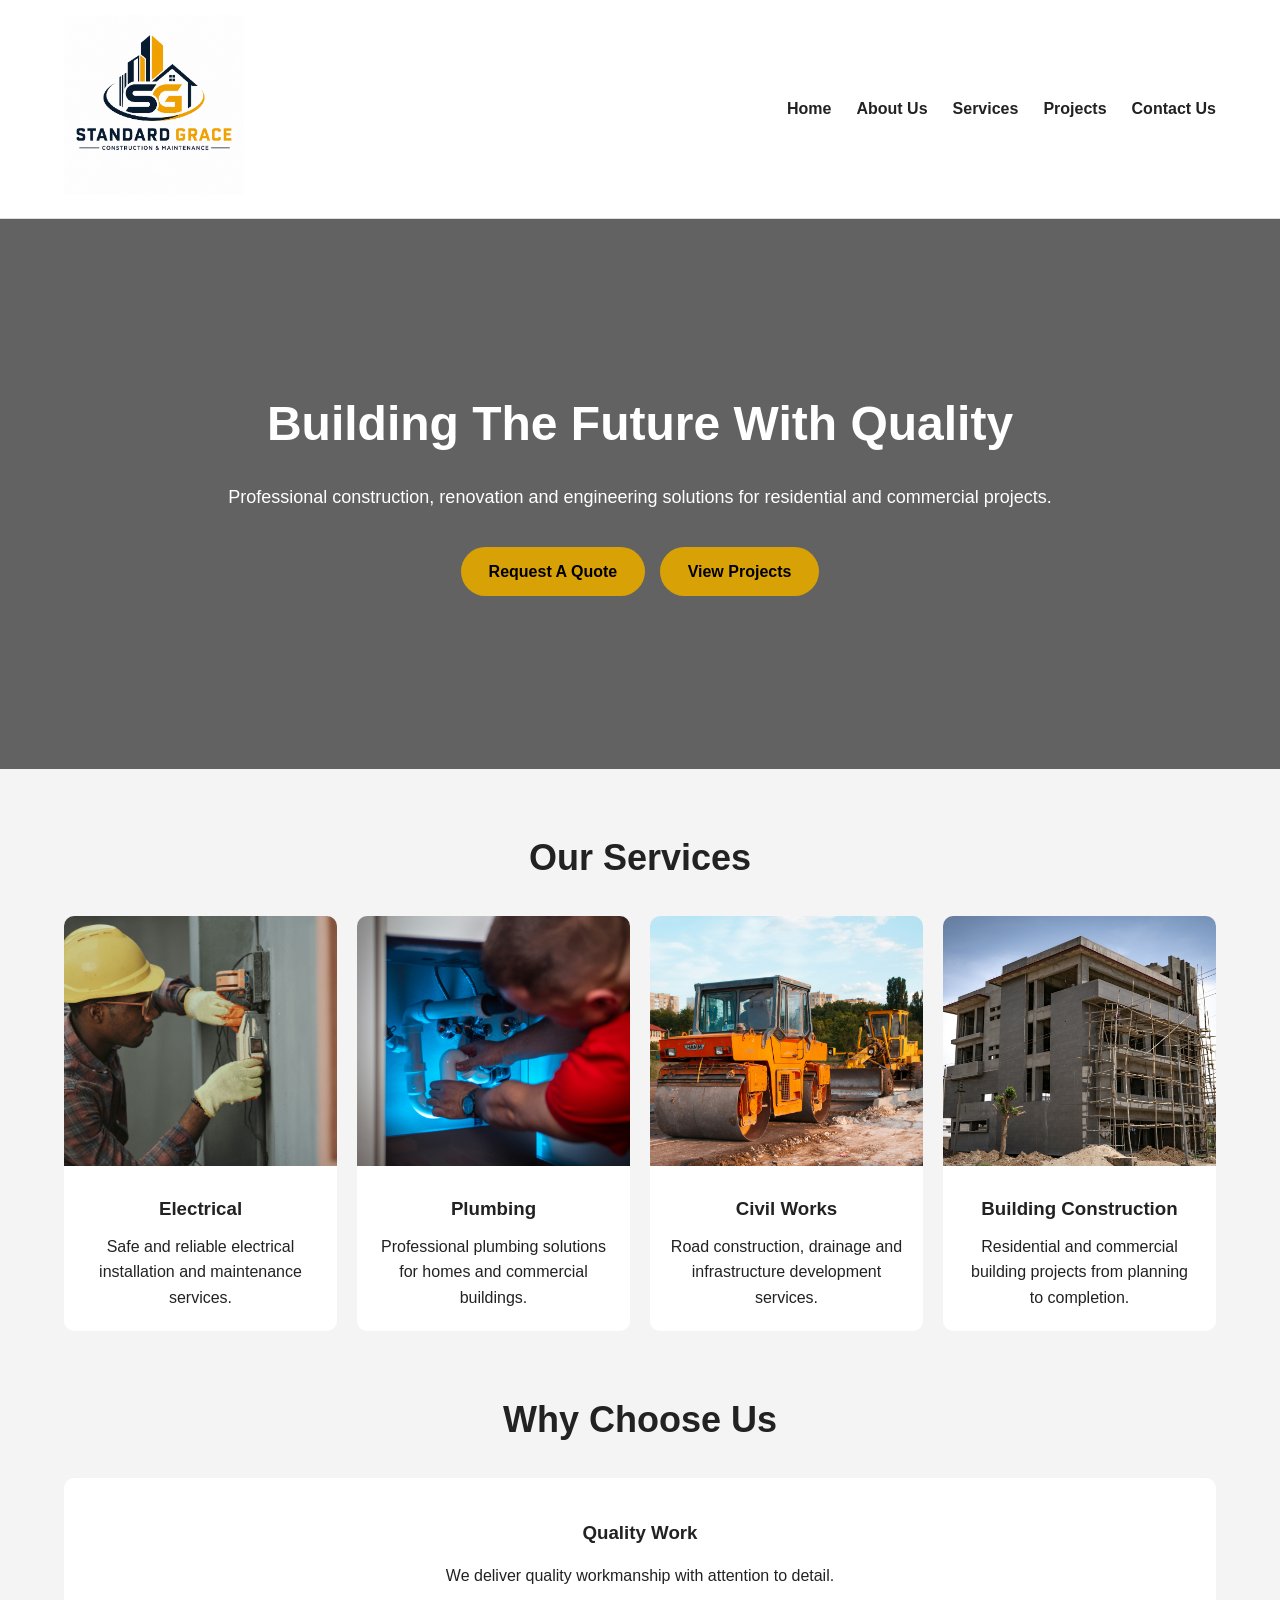
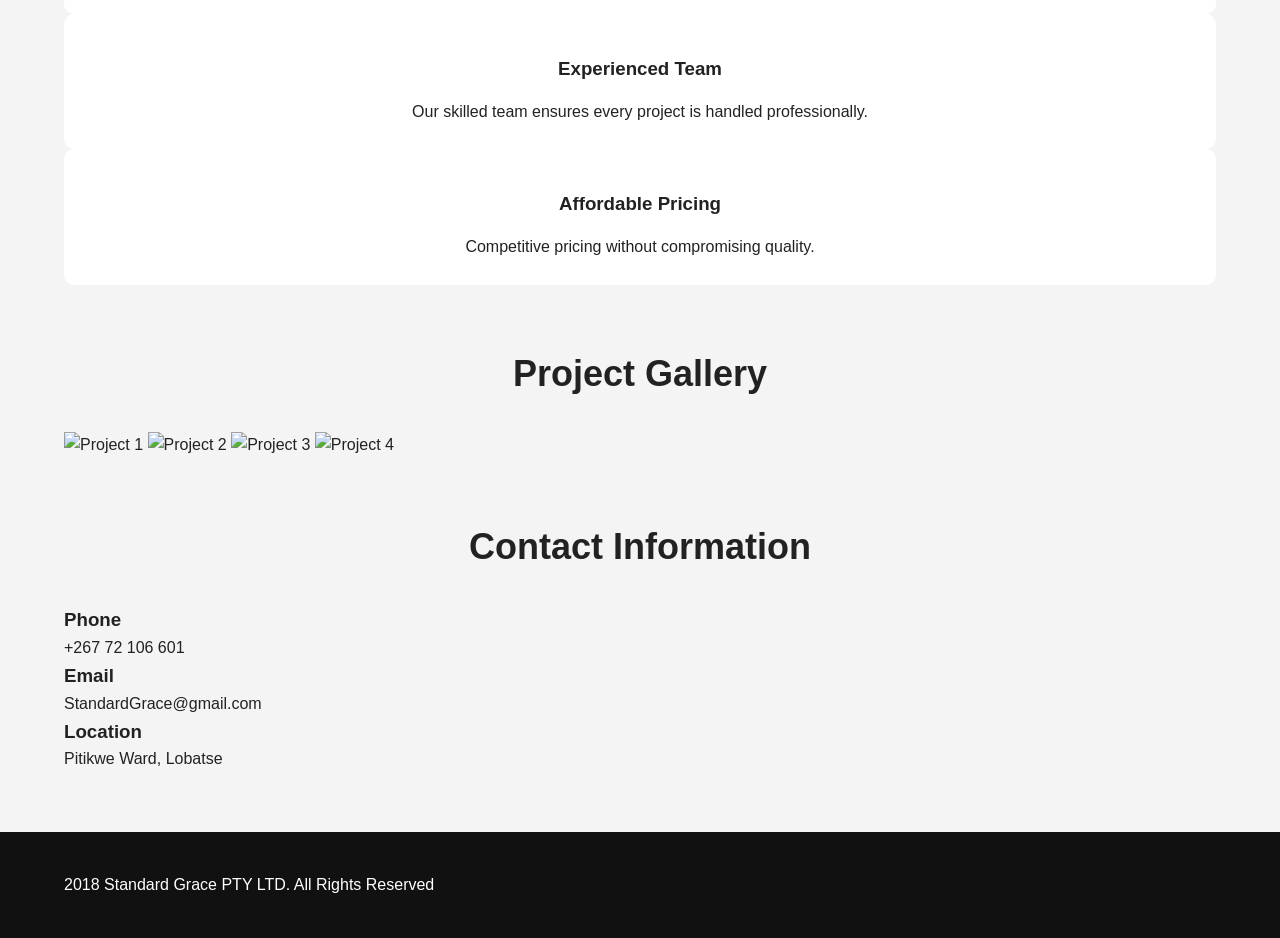
==== index.html @ 4e65a3be "Fix image source case sensitivity in index.html" ====
<!DOCTYPE html>
<html lang="en">
<head>

    <meta charset="UTF-8">
    <meta name="viewport" content="width=device-width, initial-scale=1.0">

    <title>Standard Grace Construction</title>

    <link rel="stylesheet" href="styles.css">

</head>
<body>

<header>

    <div class="container navbar">

        <div class="logo">
            <img src="logo.png" alt="Company Logo">
        </div>

        <nav>
            <ul>
                <li><a href="index.html">Home</a></li>
                <li><a href="about.html">About Us</a></li>
                <li><a href="services.html">Services</a></li>
                <li><a href="projects.html">Projects</a></li>
                <li><a href="contact.html">Contact Us</a></li>
            </ul>
        </nav>

    </div>

</header>


<section class="hero">

    <div class="hero-content">

        <h1>Building The Future With Quality</h1>

        <p>
            Professional construction, renovation and engineering
            solutions for residential and commercial projects.
        </p>

        <a href="contact.html" class="btn">Request A Quote</a>

        <a href="projects.html" class="btn">View Projects</a>

    </div>

</section>


<main class="container">


<section>

    <h2 class="section-title">Our Services</h2>

    <div class="services-grid">

        <article class="service-card">

            <img src="images/electrical.jpg" alt="Electrical">

            <div class="service-content">
                <h3>Electrical</h3>
                <p>
                    Safe and reliable electrical installation
                    and maintenance services.
                </p>
            </div>

        </article>


        <article class="service-card">

            <img src="images/Plumbing.jpg" alt="Plumbing">

            <div class="service-content">
                <h3>Plumbing</h3>
                <p>
                    Professional plumbing solutions for homes
                    and commercial buildings.
                </p>
            </div>

        </article>


        <article class="service-card">

            <img src="images/civil work.jpg" alt="Civil Works">

            <div class="service-content">
                <h3>Civil Works</h3>
                <p>
                    Road construction, drainage and infrastructure
                    development services.
                </p>
            </div>

        </article>


        <article class="service-card">

            <img src="images/Building.jpg" alt="Building">

            <div class="service-content">
                <h3>Building Construction</h3>
                <p>
                    Residential and commercial building projects
                    from planning to completion.
                </p>
            </div>

        </article>

    </div>

</section>


<section>

    <h2 class="section-title">Why Choose Us</h2>


    <div class="features-grid">

        <article class="feature-box">
            <h3>Quality Work</h3>
            <p>
                We deliver quality workmanship with attention to detail.
            </p>
        </article>


        <article class="feature-box">
            <h3>Experienced Team</h3>
            <p>
                Our skilled team ensures every project is handled professionally.
            </p>
        </article>


        <article class="feature-box">
            <h3>Affordable Pricing</h3>
            <p>
                Competitive pricing without compromising quality.
            </p>
        </article>

    </div>

</section>


<section>

    <h2 class="section-title">Project Gallery</h2>


    <div class="gallery-grid">

        <img src="images/project1.jpg" alt="Project 1">
        <img src="images/project2.jpg" alt="Project 2">
        <img src="images/project3.jpg" alt="Project 3">
        <img src="images/project4.jpg" alt="Project 4">

    </div>

</section>


<section class="contact-section">

    <h2 class="section-title">Contact Information</h2>


    <div class="contact-cards">

        <article class="contact-card">
            <h3>Phone</h3>
            <p>+267 72 106 601</p>
        </article>


        <article class="contact-card">
            <h3>Email</h3>
            <p>StandardGrace@gmail.com</p>
        </article>


        <article class="contact-card">
            <h3>Location</h3>
            <p>Pitikwe Ward, Lobatse</p>
        </article>

    </div>

</section>

</main>


<footer>

    <div class="container footer-content">

        <p>
            2018 Standard Grace PTY LTD. All Rights Reserved
        </p>

    </div>

</footer>

</body>
</html>
---- styles.css ----
*{
    margin: 0;
    padding: 0;
    box-sizing: border-box;
}


/* ===== BODY ===== */

body{
    font-family: Arial, Helvetica, sans-serif;
    background-color: #f4f4f4;
    color: #222;
    line-height: 1.6;
}


/* ===== CONTAINER ===== */

.container{
    width: 90%;
    max-width: 1200px;
    margin: auto;
}


/* ===== HEADER ===== */

header{
    background-color: white;
    border-bottom: 1px solid #ddd;
    position: sticky;
    top: 0;
    z-index: 1000;
}


/* ===== NAVBAR ===== */

.navbar{
    display: flex;
    justify-content: space-between;
    align-items: center;
    padding: 15px 0;
    flex-wrap: wrap;
}


.logo img{
    width: 180px;
}


nav ul{
    list-style: none;
    display: flex;
    gap: 25px;
}


nav ul li a{
    text-decoration: none;
    color: #222;
    font-size: 16px;
    font-weight: bold;
    transition: 0.3s;
}


nav ul li a:hover{
    color: #d8a106;
}


/* ===== HERO SECTION ===== */

.hero{
    background-image: linear-gradient(rgba(0,0,0,0.6), rgba(0,0,0,0.6)), url("images/hero.jpg");
    background-size: cover;
    background-position: center;
    height: 550px;

    display: flex;
    justify-content: center;
    align-items: center;

    text-align: center;
    color: white;
}


.hero-content{
    width: 80%;
}


.hero-content h1{
    font-size: 48px;
    margin-bottom: 20px;
}


.hero-content p{
    font-size: 18px;
    margin-bottom: 30px;
}


/* ===== BUTTONS ===== */

.btn{
    display: inline-block;
    background-color: #d8a106;
    color: black;
    text-decoration: none;
    padding: 12px 28px;
    border-radius: 30px;
    margin: 5px;
    font-weight: bold;
    transition: 0.3s;
}


.btn:hover{
    background-color: #b98a00;
}


/* ===== SECTION TITLES ===== */

.section-title{
    text-align: center;
    font-size: 36px;
    margin: 60px 0 30px;
}


.section-text{
    text-align: center;
    margin-bottom: 40px;
    color: #555;
}


/* ===== FEATURES ===== */

.features{
    display: grid;
    grid-template-columns: repeat(4, 1fr);
    gap: 20px;
    margin-top: 40px;
}


.feature-box{
    background-color: white;
    padding: 25px;
    text-align: center;
    border-radius: 10px;
}


.feature-box h3{
    margin: 15px 0;
}


/* ===== SERVICES ===== */

.services-grid{
    display: grid;
    grid-template-columns: repeat(4, 1fr);
    gap: 20px;
}


.service-card{
    background-color: white;
    border-radius: 10px;
    overflow: hidden;
    transition: 0.3s;
}


.service-card:hover{
    transform: translateY(-5px);
}


.service-card img{
    width: 100%;
    height: 250px;
    object-fit: cover;
}


.service-content{
    padding: 20px;
    text-align: center;
}


.service-content h3{
    margin-bottom: 10px;
}


/* ===== ABOUT ===== */

.about-grid{
    display: grid;
    grid-template-columns: 1fr 1fr;
    gap: 40px;
    align-items: center;
    margin-top: 40px;
}


.about-grid img{
    width: 100%;
    border-radius: 10px;
}


.about-text h2{
    margin-bottom: 20px;
}


.about-text p{
    margin-bottom: 20px;
}


/* ===== STATS ===== */

.stats{
    background-color: #111;
    color: white;
    padding: 50px 0;
    margin-top: 60px;
}


.stats-grid{
    display: grid;
    grid-template-columns: repeat(4, 1fr);
    text-align: center;
}


.stats-grid h2{
    color: #d8a106;
    font-size: 38px;
}


/* ===== PROJECTS ===== */

.projects-grid{
    display: grid;
    grid-template-columns: repeat(2, 1fr);
    gap: 25px;
}


.project-card{
    background-color: white;
    border-radius: 10px;
    overflow: hidden;
}


.project-card img{
    width: 100%;
    height: 300px;
    object-fit: cover;
}


.project-content{
    padding: 25px;
}


.project-content h3{
    margin-bottom: 15px;
}


/* ===== TEAM ===== */

.team-grid{
    display: grid;
    grid-template-columns: repeat(3, 1fr);
    gap: 25px;
}


.team-card{
    background-color: white;
    border-radius: 10px;
    overflow: hidden;
    text-align: center;
}


.team-card img{
    width: 100%;
    height: 300px;
    object-fit: cover;
}


.team-card h3{
    margin-top: 15px;
}


.team-card p{
    margin-bottom: 20px;
}


/* ===== SERVICE DETAILS ===== */

.service-box{
    background-color: white;
    padding: 40px;
    border-radius: 15px;
    margin-bottom: 40px;
}


.service-box h2{
    color: #d8a106;
    margin-bottom: 20px;
}


.service-box ul{
    margin-left: 20px;
}


.service-box li{
    margin-bottom: 10px;
}


/* ===== CONTACT ===== */

.contact-grid{
    display: grid;
    grid-template-columns: 1fr 1fr;
    gap: 40px;
}


form{
    background-color: white;
    padding: 30px;
    border-radius: 10px;
}


form input,
form textarea{
    width: 100%;
    padding: 15px;
    margin-bottom: 20px;
    border: 1px solid #ccc;
    border-radius: 5px;
    font-size: 15px;
}


form textarea{
    height: 150px;
    resize: none;
}


form button{
    border: none;
    cursor: pointer;
}


.contact-info{
    background-color: white;
    padding: 30px;
    border-radius: 10px;
}


.contact-info h3{
    margin-top: 20px;
    margin-bottom: 10px;
}


/* ===== FAQ ===== */

.faq-box{
    background-color: white;
    padding: 25px;
    margin-top: 20px;
    border-radius: 10px;
}


.faq-box h4{
    margin-bottom: 10px;
}


/* ===== FOOTER ===== */

footer{
    background-color: #111;
    color: white;
    margin-top: 60px;
    padding: 40px 0;
}


.footer-grid{
    display: grid;
    grid-template-columns: repeat(3, 1fr);
    gap: 30px;
}


.footer-grid h3{
    margin-bottom: 15px;
    color: #d8a106;
}


.footer-grid ul{
    list-style: none;
}


.footer-grid ul li{
    margin-bottom: 10px;
}


.footer-bottom{
    text-align: center;
    margin-top: 30px;
    border-top: 1px solid #444;
    padding-top: 20px;
}


/* ===== RESPONSIVE ===== */

@media(max-width: 992px){

    .features,
    .services-grid,
    .stats-grid,
    .team-grid,
    .footer-grid{
        grid-template-columns: repeat(2, 1fr);
    }

    .about-grid,
    .contact-grid,
    .projects-grid{
        grid-template-columns: 1fr;
    }

}


@media(max-width: 768px){

    .navbar{
        flex-direction: column;
        text-align: center;
    }

    nav ul{
        flex-direction: column;
        margin-top: 20px;
    }

    .features,
    .services-grid,
    .stats-grid,
    .team-grid,
    .footer-grid{
        grid-template-columns: 1fr;
    }

    .hero-content h1{
        font-size: 32px;
    }

    .section-title{
        font-size: 28px;
    }

}
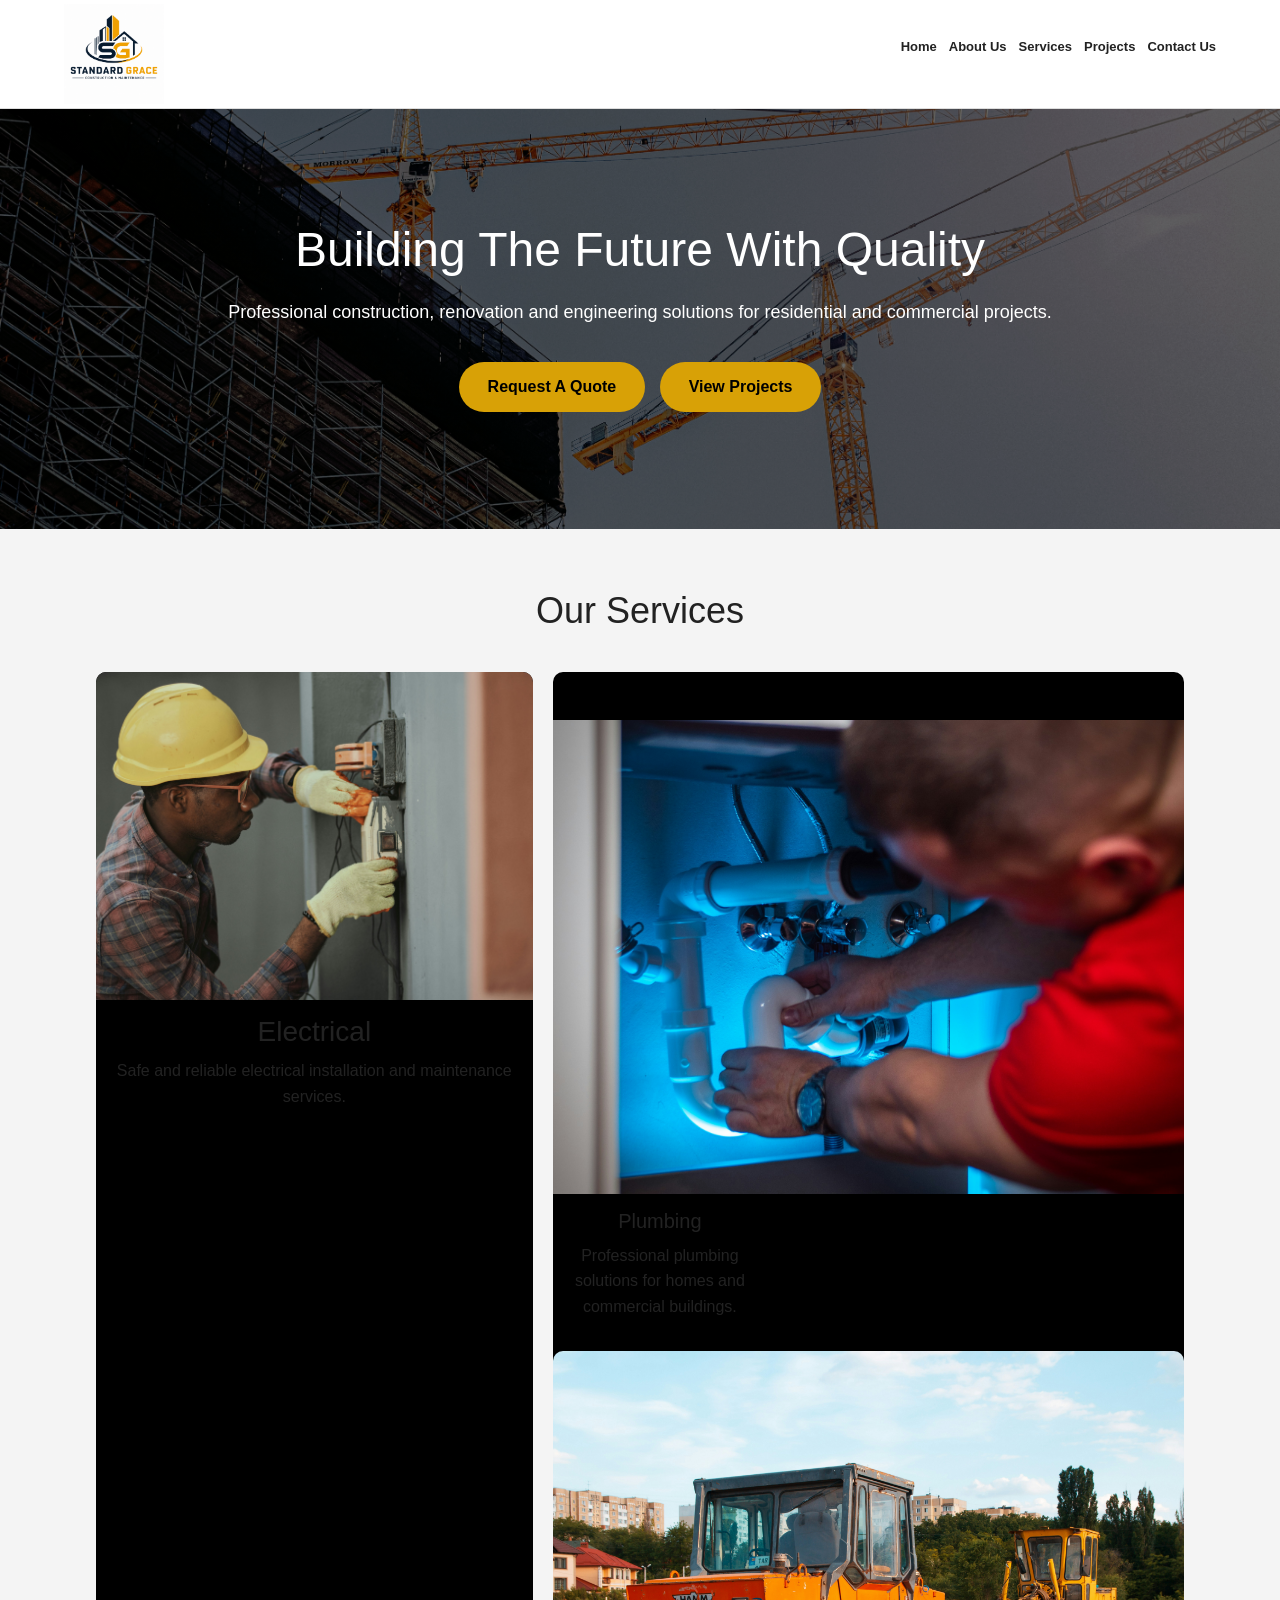
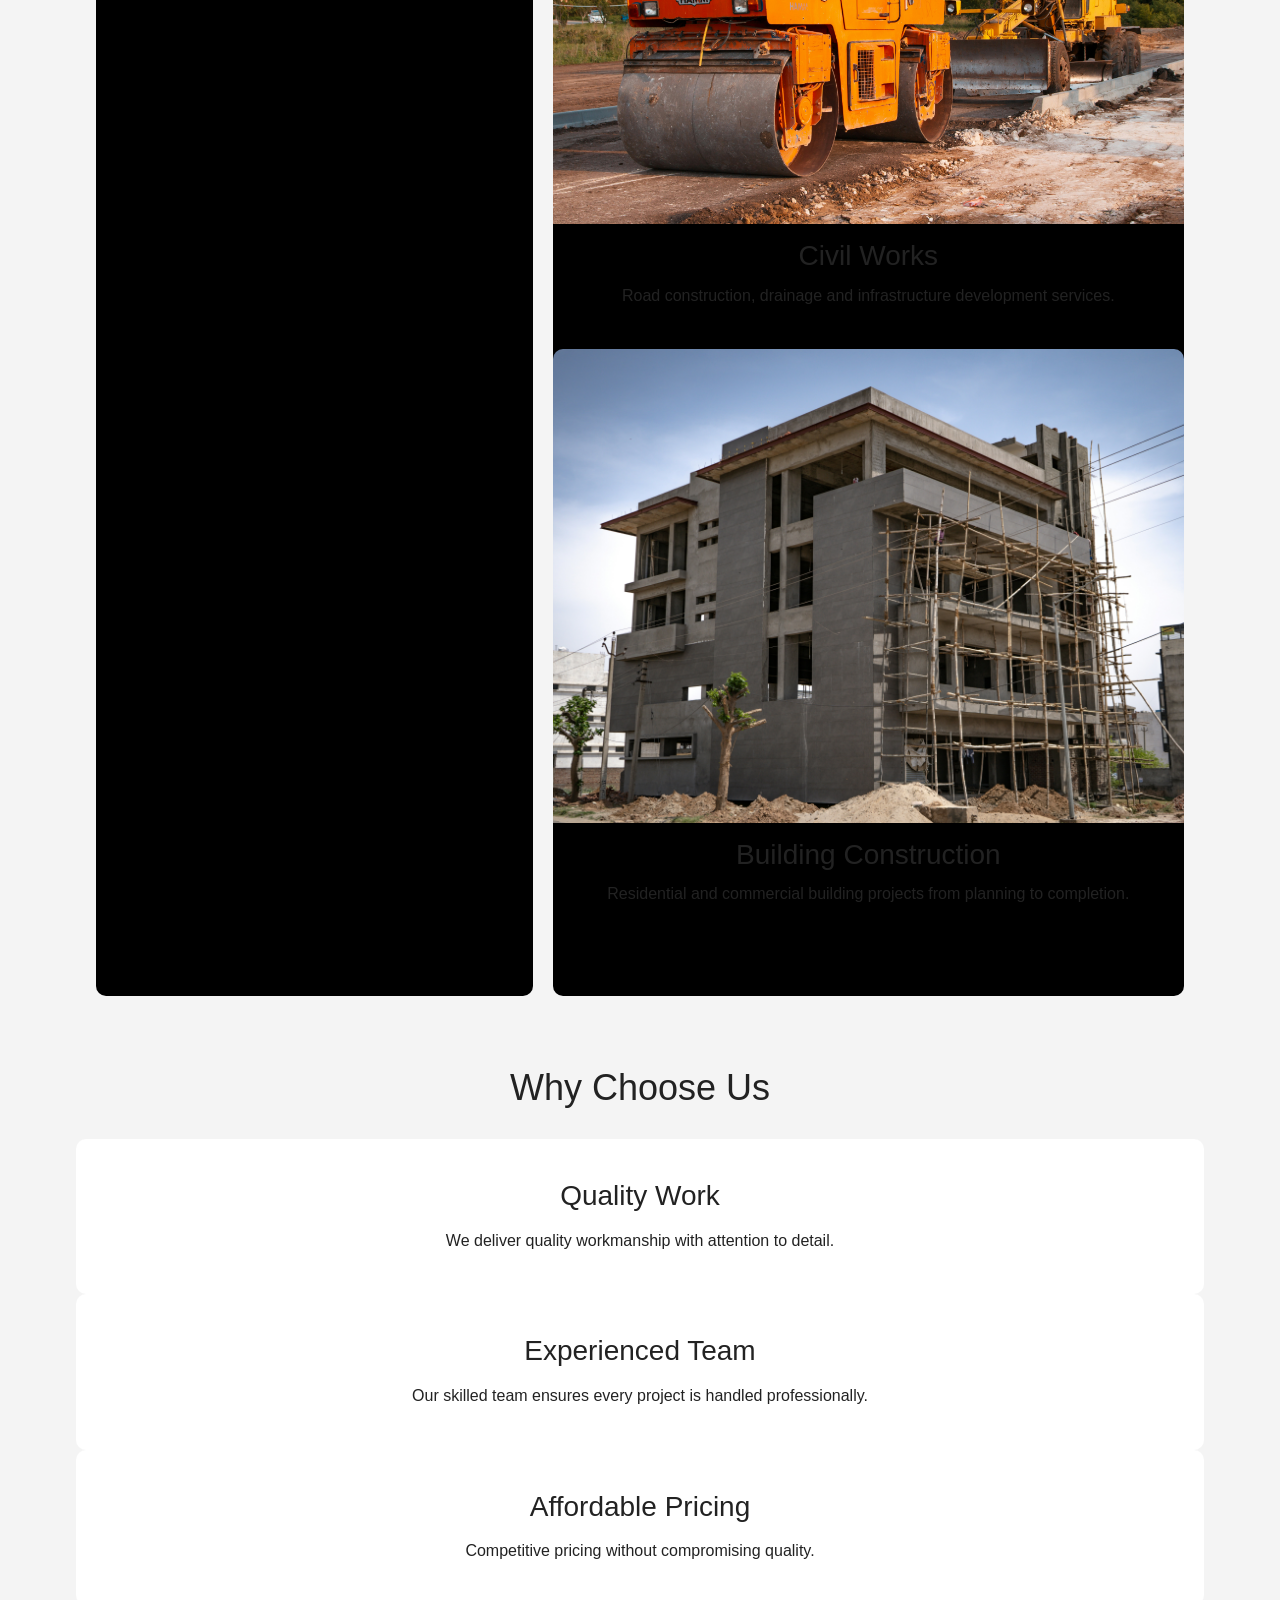
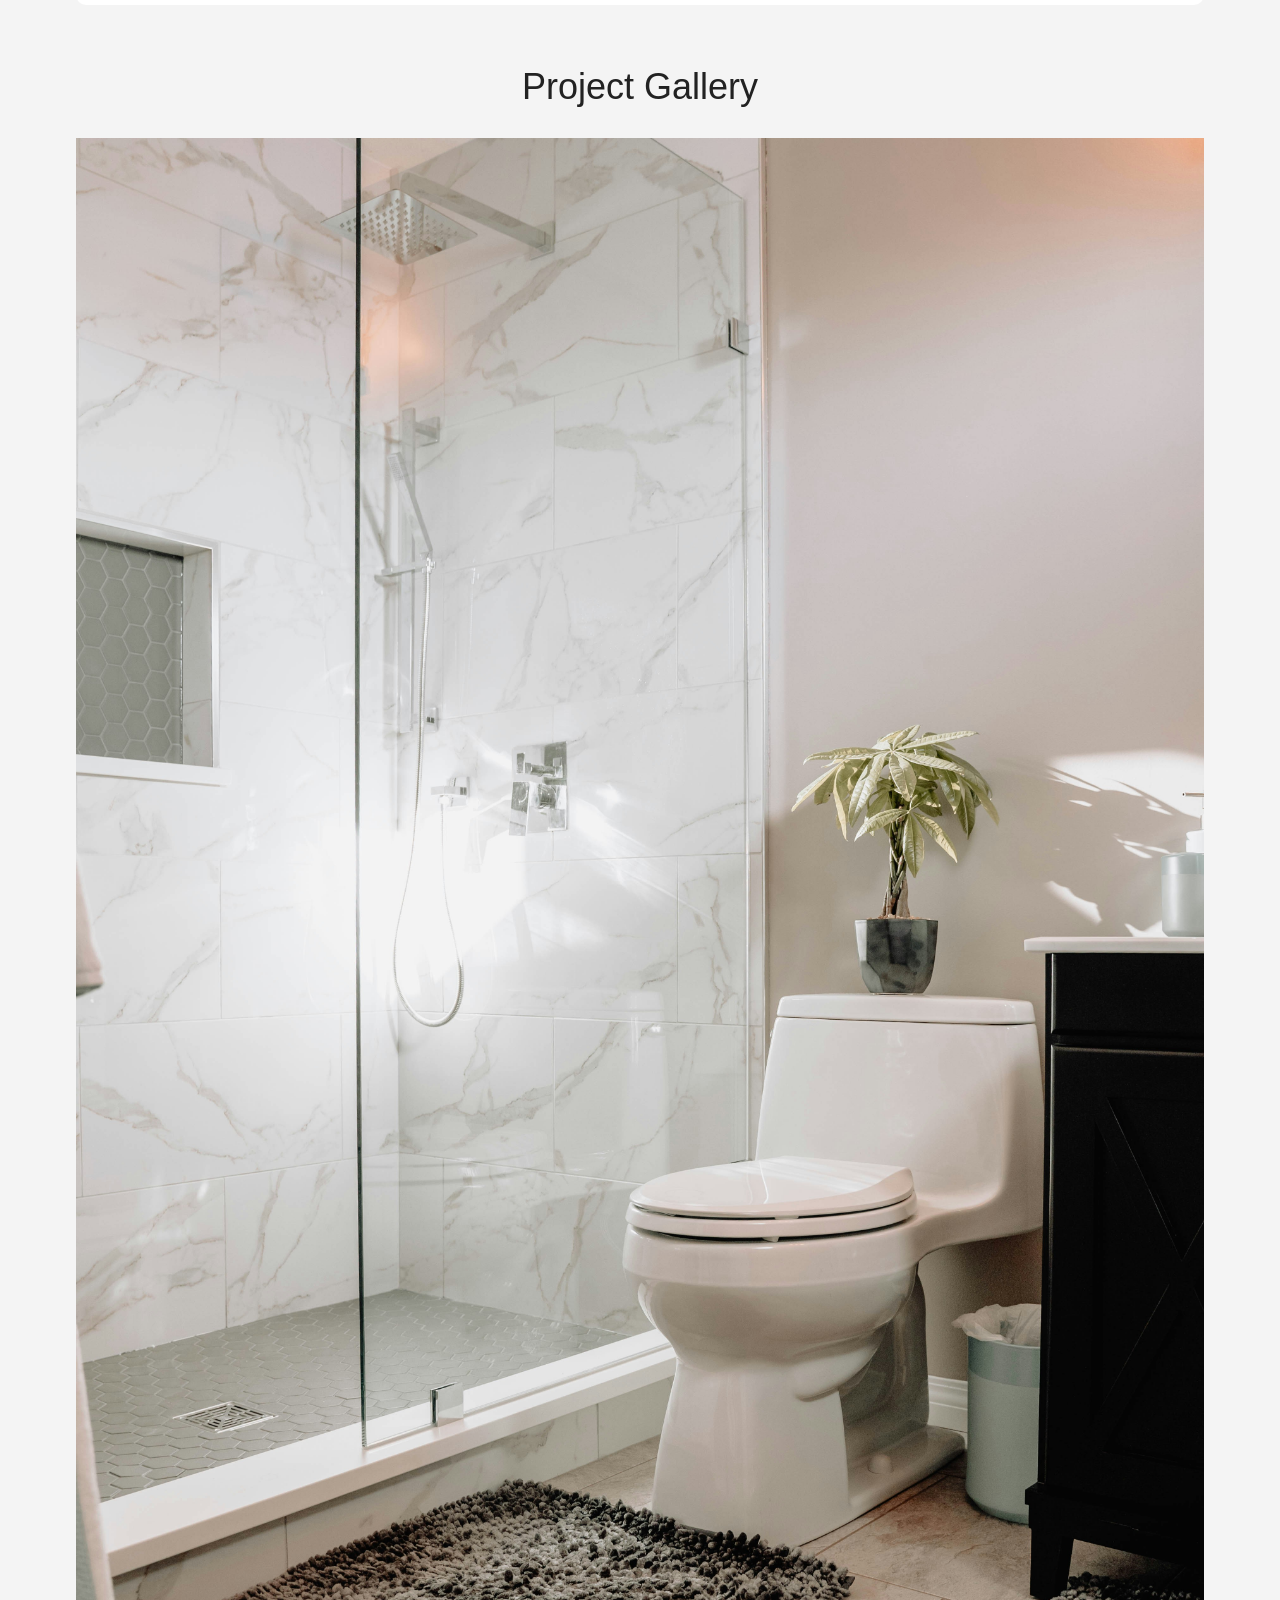
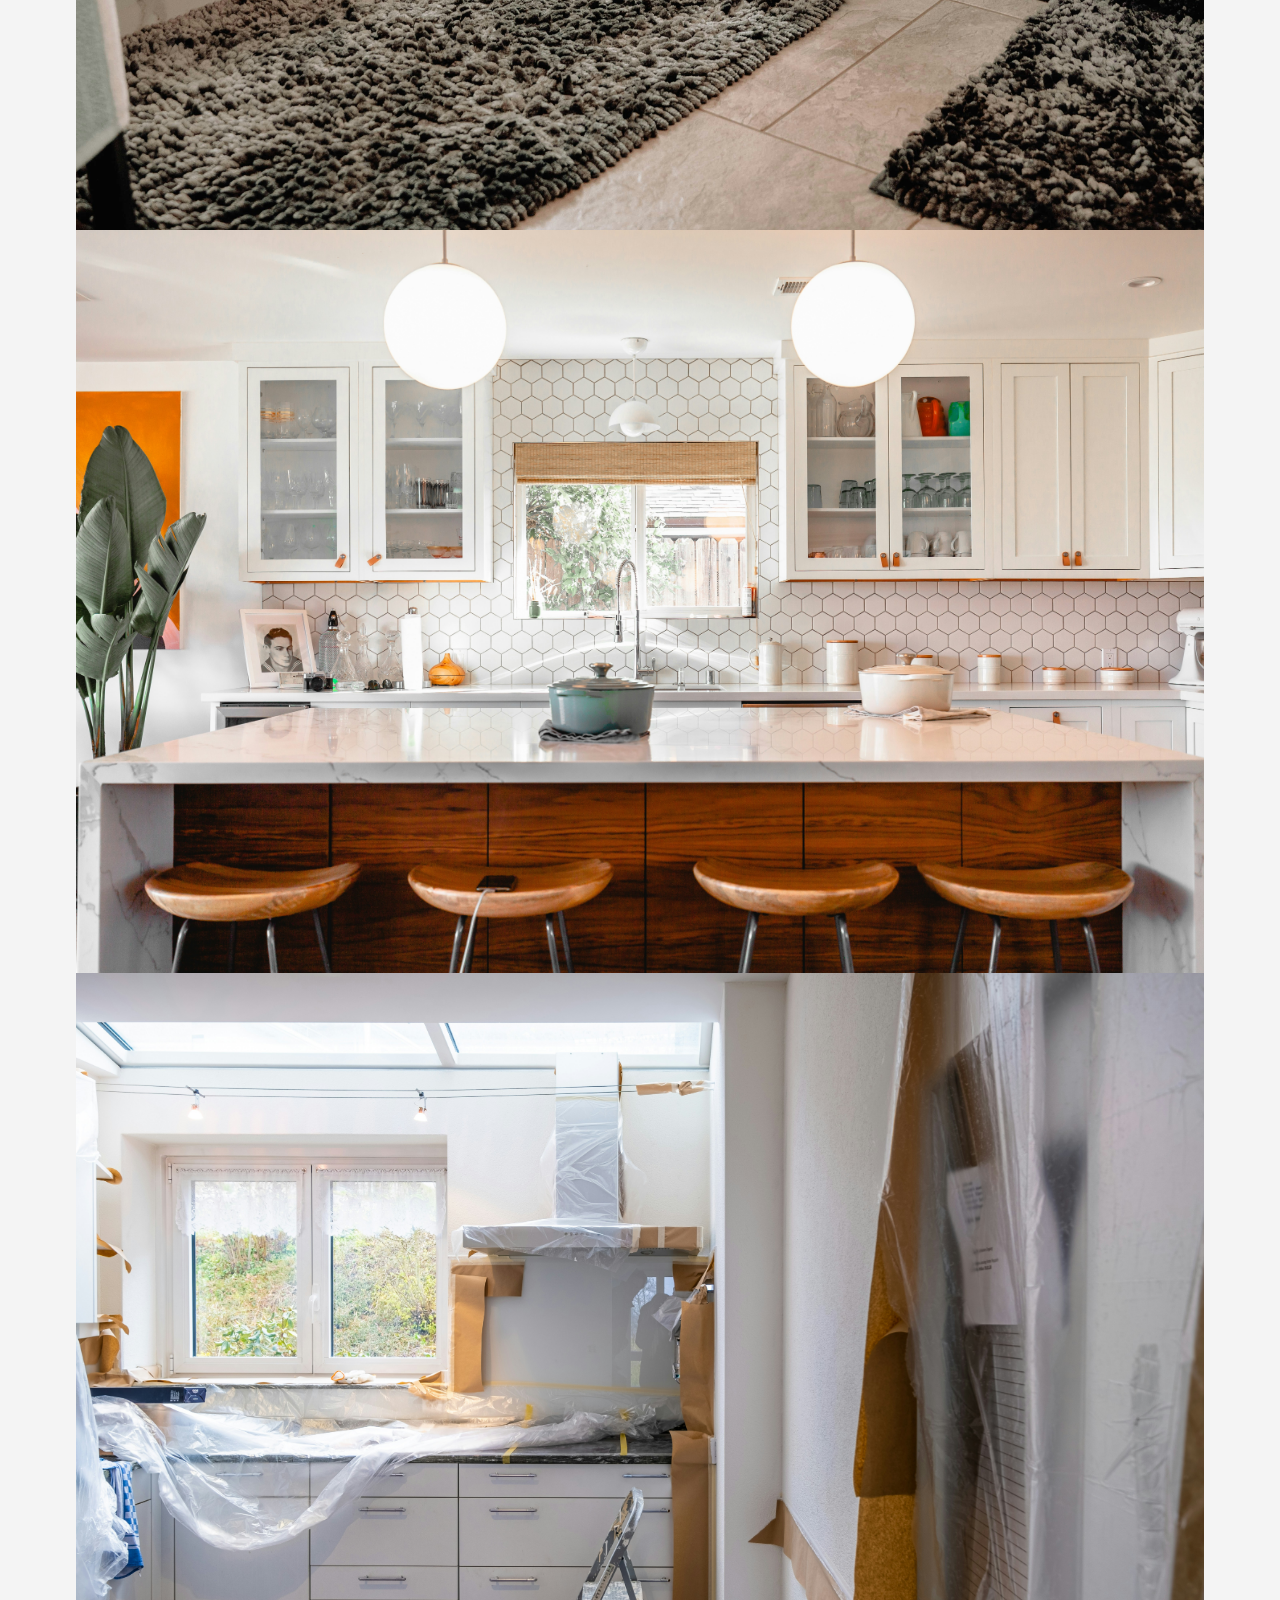
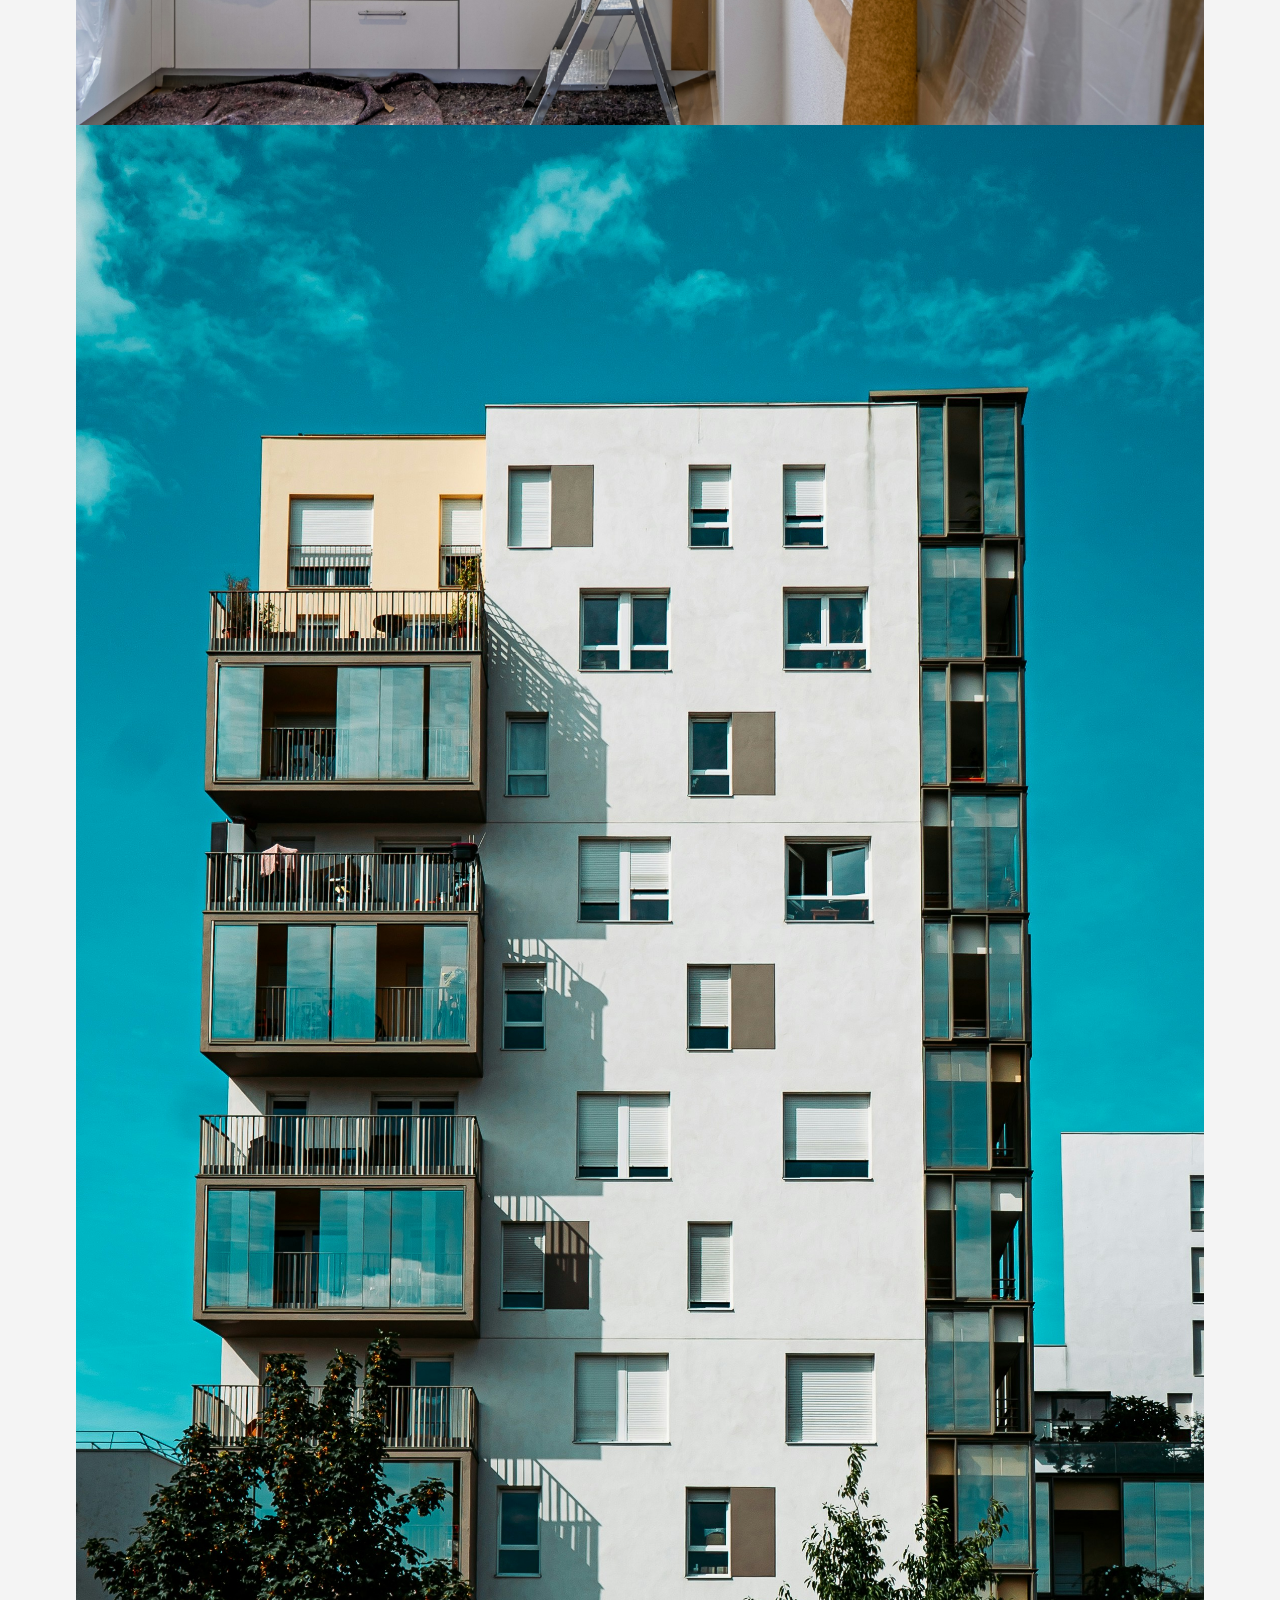
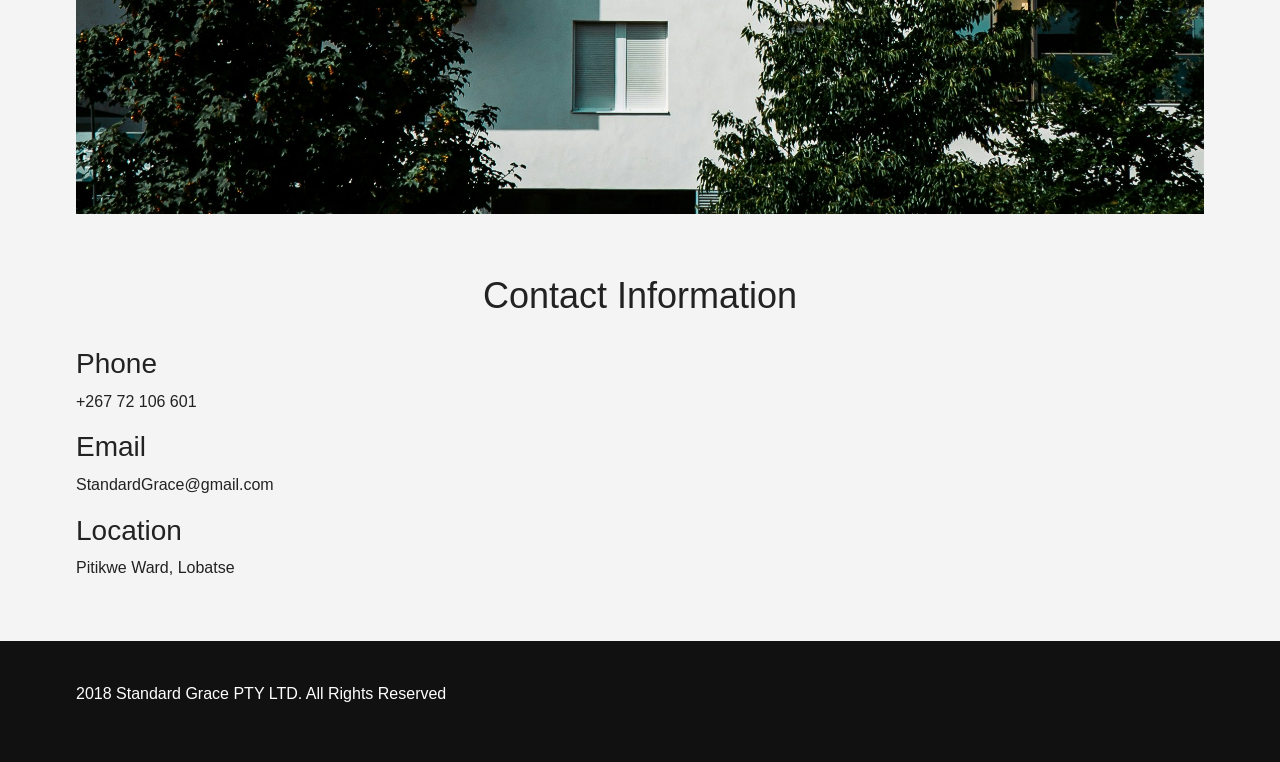
==== commit 19cb0580: "boostrap" ====
--- a/index.html
+++ b/index.html
@@ -6,8 +6,9 @@
     <meta name="viewport" content="width=device-width, initial-scale=1.0">
 
     <title>Standard Grace Construction</title>
-
-    <link rel="stylesheet" href="styles.css">
+    
+      <link href="https://cdn.jsdelivr.net/npm/bootstrap@5.3.3/dist/css/bootstrap.min.css" rel="stylesheet"> 
+      <link rel="stylesheet" href="styles.css">
 
 </head>
 <body>
@@ -79,19 +80,26 @@
         </article>
 
 
-        <article class="service-card">
+        <section class="service-card py-5">
 
             <img src="images/Plumbing.jpg" alt="Plumbing">
 
-            <div class="service-content">
-                <h3>Plumbing</h3>
+            <section class="service-content">
+                <section class="row g-4">
+                <article class="col-md-4">
+                    <figure>
+                    <figcaption class="card-body">
+                <h3 class="card-title h5">Plumbing</h3>
                 <p>
                     Professional plumbing solutions for homes
                     and commercial buildings.
                 </p>
-            </div>
-
-        </article>
+            </figcaption>
+            </figure>
+            </section>
+            </section>
+        </article>
+        
 
 
         <article class="service-card">
--- a/styles.css
+++ b/styles.css
@@ -14,6 +14,10 @@
     line-height: 1.6;
 }
 
+img{
+    max-width: 100%;
+    display: block;
+}
 
 /* ===== CONTAINER ===== */
 
@@ -41,27 +45,27 @@
     display: flex;
     justify-content: space-between;
     align-items: center;
-    padding: 15px 0;
+    padding: 4px 0;
     flex-wrap: wrap;
 }
 
 
 .logo img{
-    width: 180px;
+    width: 100px;
 }
 
 
 nav ul{
     list-style: none;
     display: flex;
-    gap: 25px;
+    gap: 12px;
 }
 
 
 nav ul li a{
     text-decoration: none;
     color: #222;
-    font-size: 16px;
+    font-size: 13px;
     font-weight: bold;
     transition: 0.3s;
 }
@@ -75,10 +79,10 @@
 /* ===== HERO SECTION ===== */
 
 .hero{
-    background-image: linear-gradient(rgba(0,0,0,0.6), rgba(0,0,0,0.6)), url("images/hero.jpg");
+    background-image: linear-gradient(rgba(0,0,0,0.6), rgba(0,0,0,0.6)), url("images/StandardGrace.jpg");
     background-size: cover;
     background-position: center;
-    height: 550px;
+    height: 420px;
 
     display: flex;
     justify-content: center;
@@ -168,17 +172,22 @@
 /* ===== SERVICES ===== */
 
 .services-grid{
-    display: grid;
-    grid-template-columns: repeat(4, 1fr);
+    display: flex;
+    flex-grid: wrap;
+    justify-content: center;
     gap: 20px;
+    max-width: 1200px;
+    margin: 40px auto;
+    padding: 0 20px;
 }
 
 
 .service-card{
-    background-color: white;
+    background-color: black;
     border-radius: 10px;
     overflow: hidden;
-    transition: 0.3s;
+    transition: transform 0.3s;
+    margin-bottom: 10px;
 }
 
 
@@ -189,13 +198,13 @@
 
 .service-card img{
     width: 100%;
-    height: 250px;
+    aspect-ratio: 4/3;
     object-fit: cover;
 }
 
 
 .service-content{
-    padding: 20px;
+    padding: 15px;
     text-align: center;
 }
 
@@ -217,10 +226,13 @@
 
 
 .about-grid img{
+
     width: 100%;
-    border-radius: 10px;
-}
-
+    height: 350px;
+    object-fit: cover;
+
+    border-radius: 10px;
+}
 
 .about-text h2{
     margin-bottom: 20px;
@@ -261,6 +273,7 @@
     display: grid;
     grid-template-columns: repeat(2, 1fr);
     gap: 25px;
+    
 }
 
 
@@ -272,19 +285,20 @@
 
 
 .project-card img{
-    width: 100%;
-    height: 300px;
-    object-fit: cover;
+     width: 100%;
+    height: 250px;
+    object-fit: cover; 
 }
 
 
 .project-content{
-    padding: 25px;
+    padding: 18px;
 }
 
 
 .project-content h3{
-    margin-bottom: 15px;
+    font-size: 17px;
+    margin-bottom: 8px;
 }
 
 
@@ -307,7 +321,7 @@
 
 .team-card img{
     width: 100%;
-    height: 300px;
+    height: 240px;
     object-fit: cover;
 }
 
@@ -455,6 +469,55 @@
     padding-top: 20px;
 }
 
+/* ===== PAGE BANNER TEXT ===== */
+
+.page-banner{
+    text-align: center;
+    padding: 60px 20px;
+}
+
+
+.page-banner h1{
+    font-size: 38px;
+    margin-bottom: 15px;
+}
+
+
+.page-banner p{
+    font-size: 16px;
+    max-width: 700px;
+    margin: auto;
+    line-height: 1.6;
+}
+
+/* ===== ABOUT BANNER ===== */
+
+.about-banner{
+    background-image:
+    linear-gradient(rgba(0,0,0,0.6), rgba(0,0,0,0.6)),
+    url("images/About.jpg");
+    background-size: cover;
+    background-position: center;
+    height: 350px;
+    display: flex;
+    justify-content: center;
+    align-items: center;
+    text-align: center;
+    color: white;
+    padding: 20px;
+}
+
+.banner-content h1{
+    font-size: 40px;
+    margin-bottom: 15px;
+}
+
+.banner-content p{\
+    font-size: 16px;
+    max-width: 700px;
+    margin: auto;
+    line-height: 1.6;
+}
 
 /* ===== RESPONSIVE ===== */
 
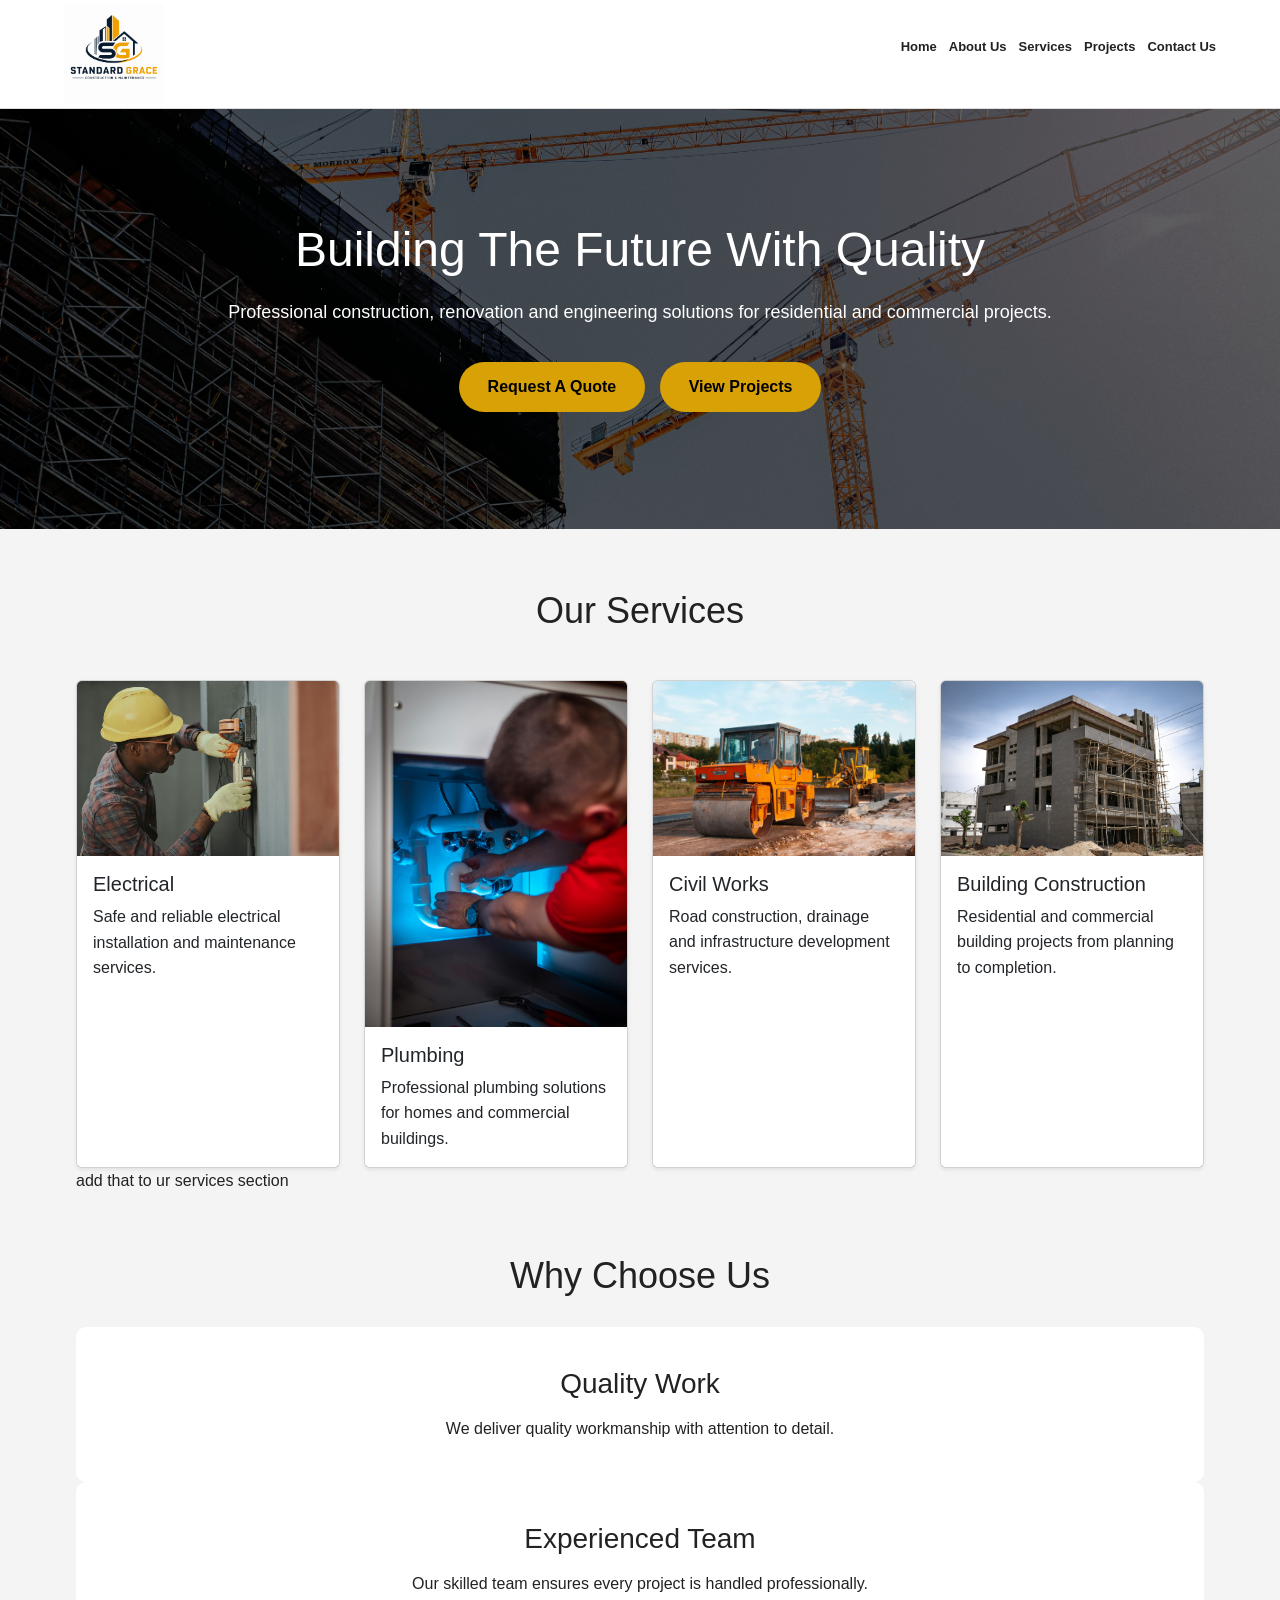
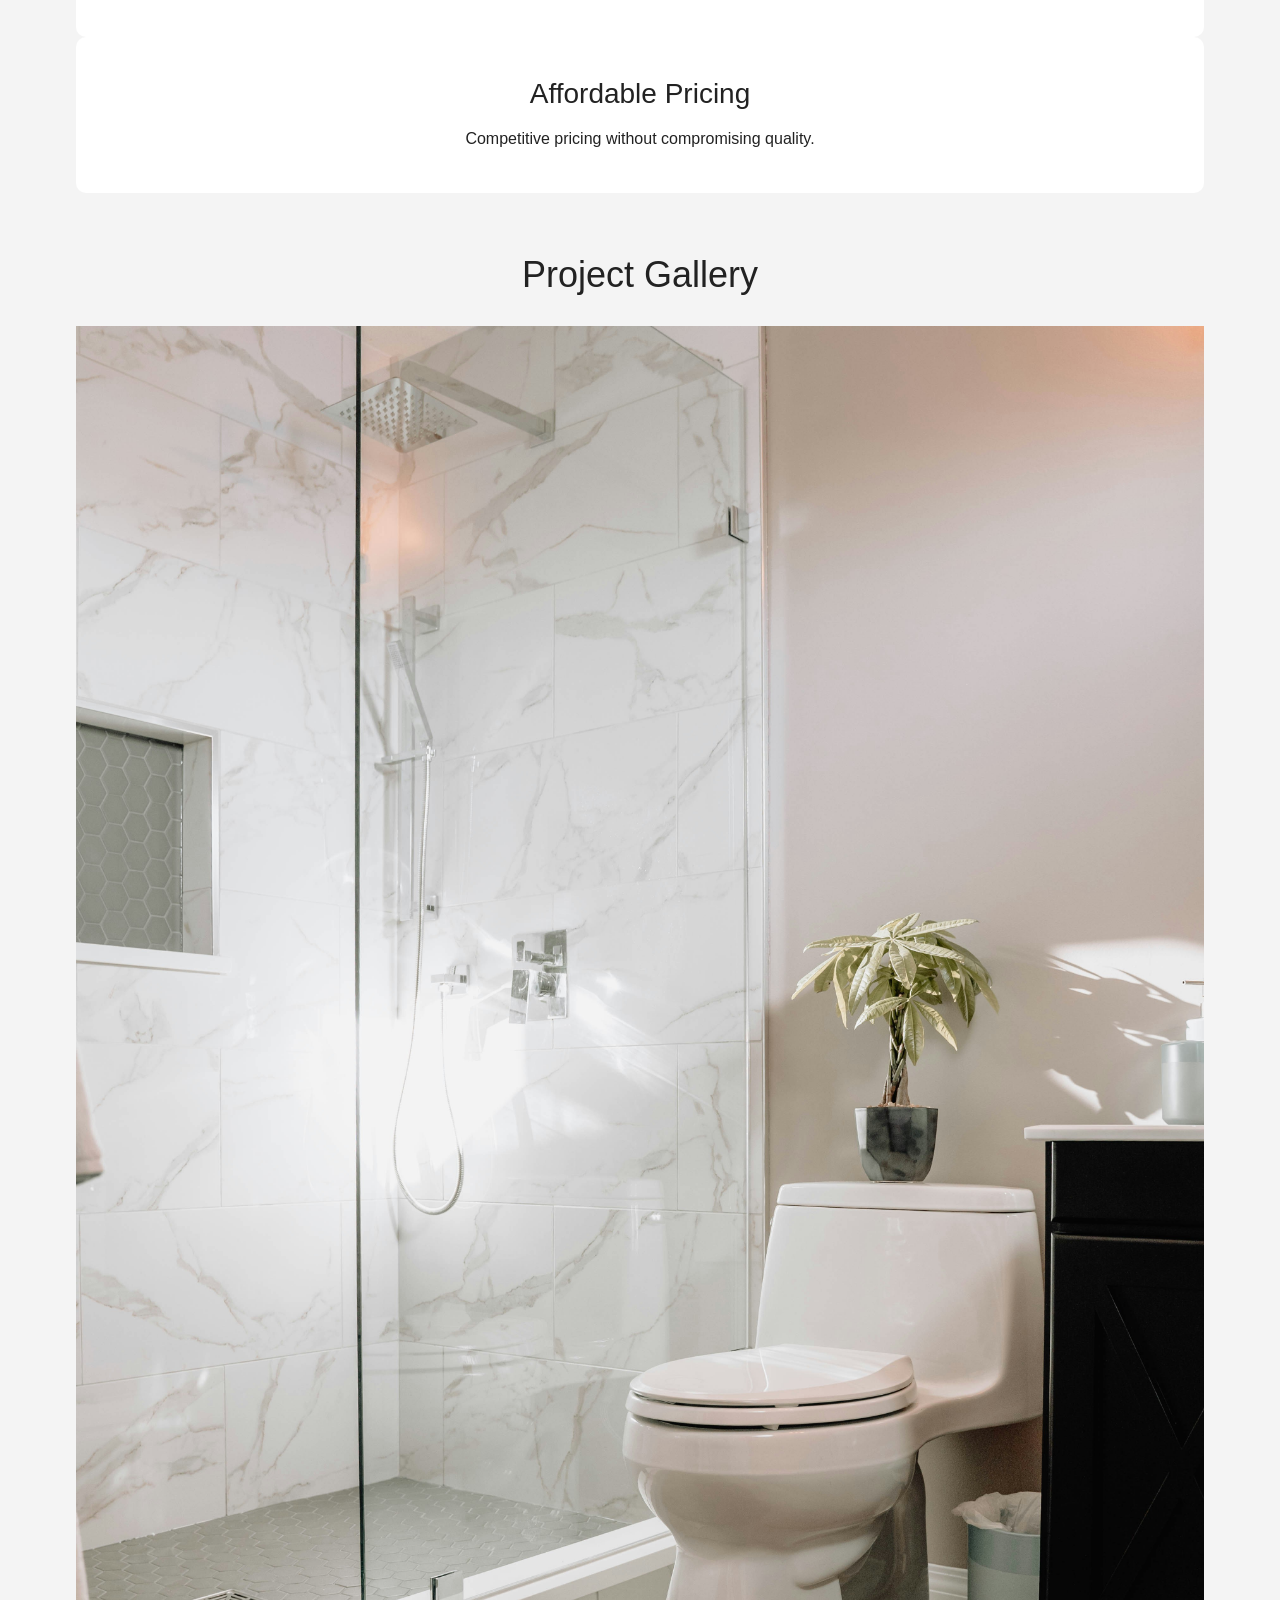
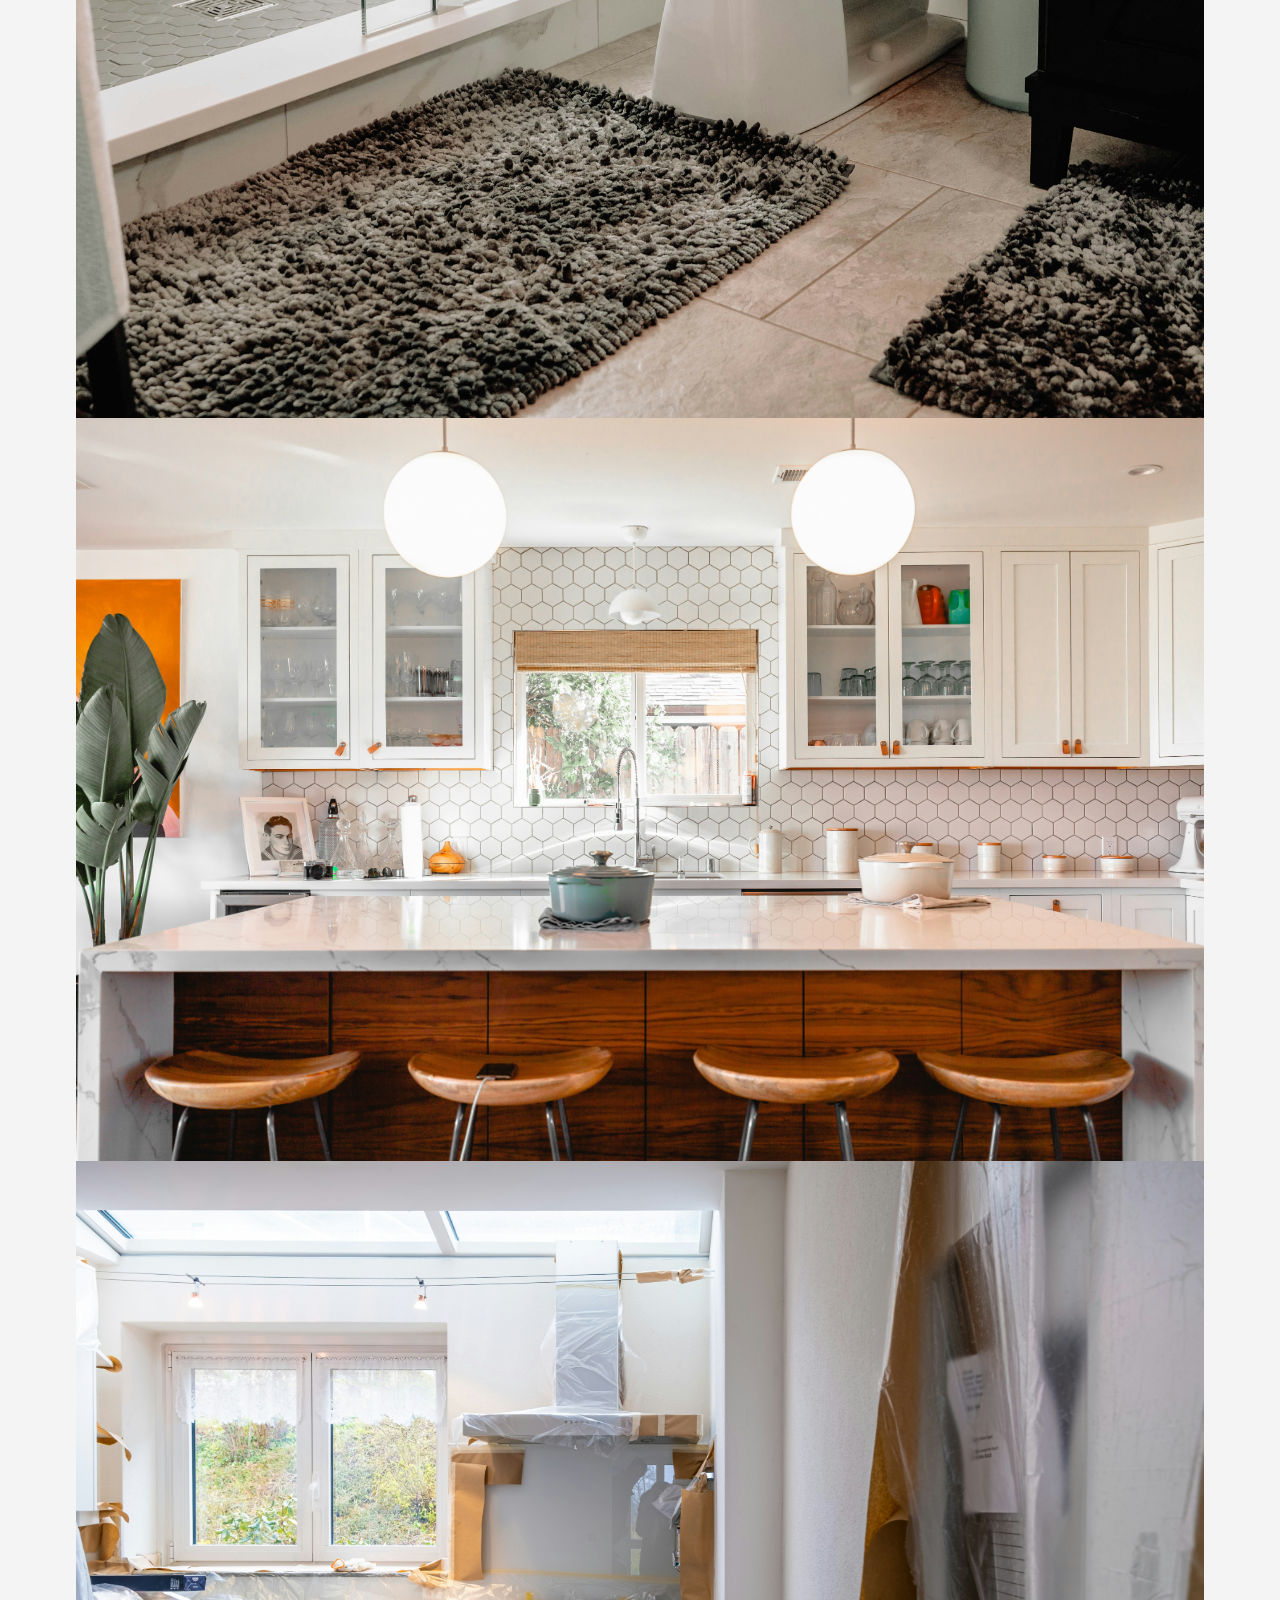
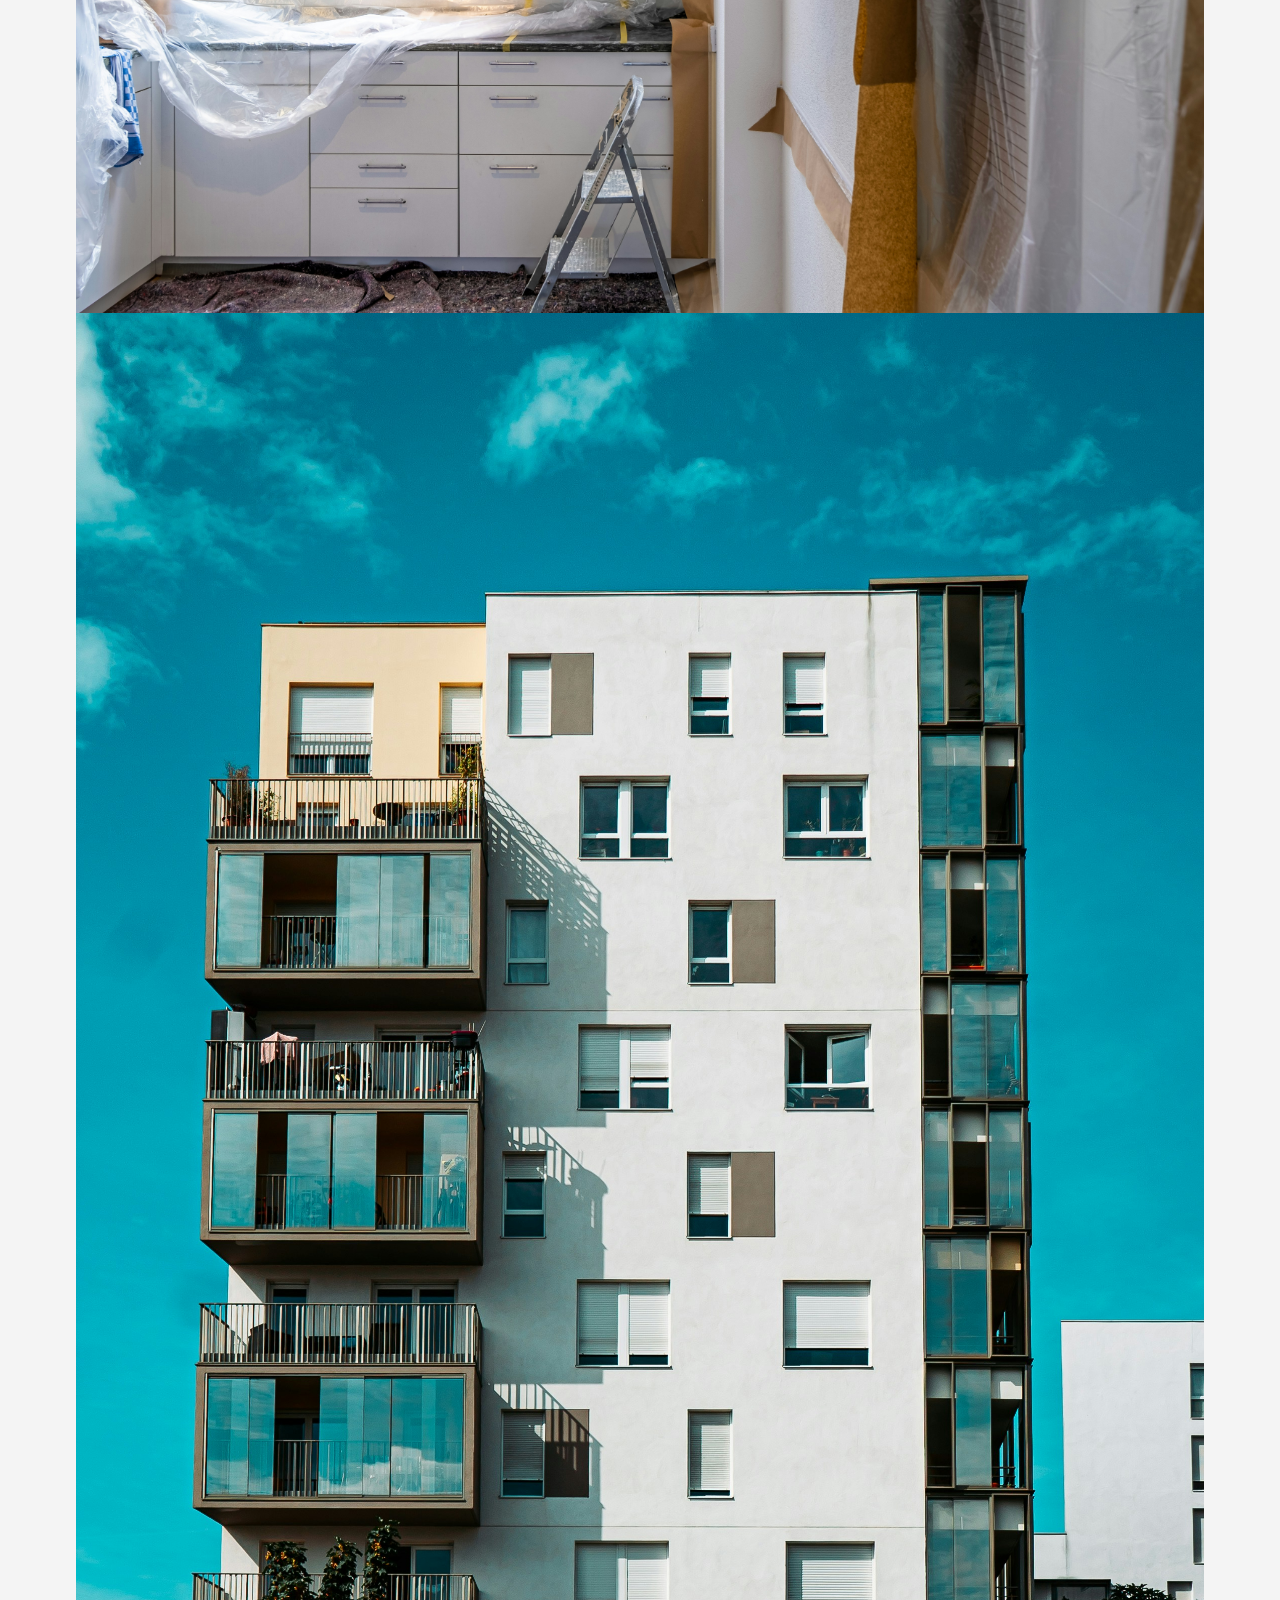
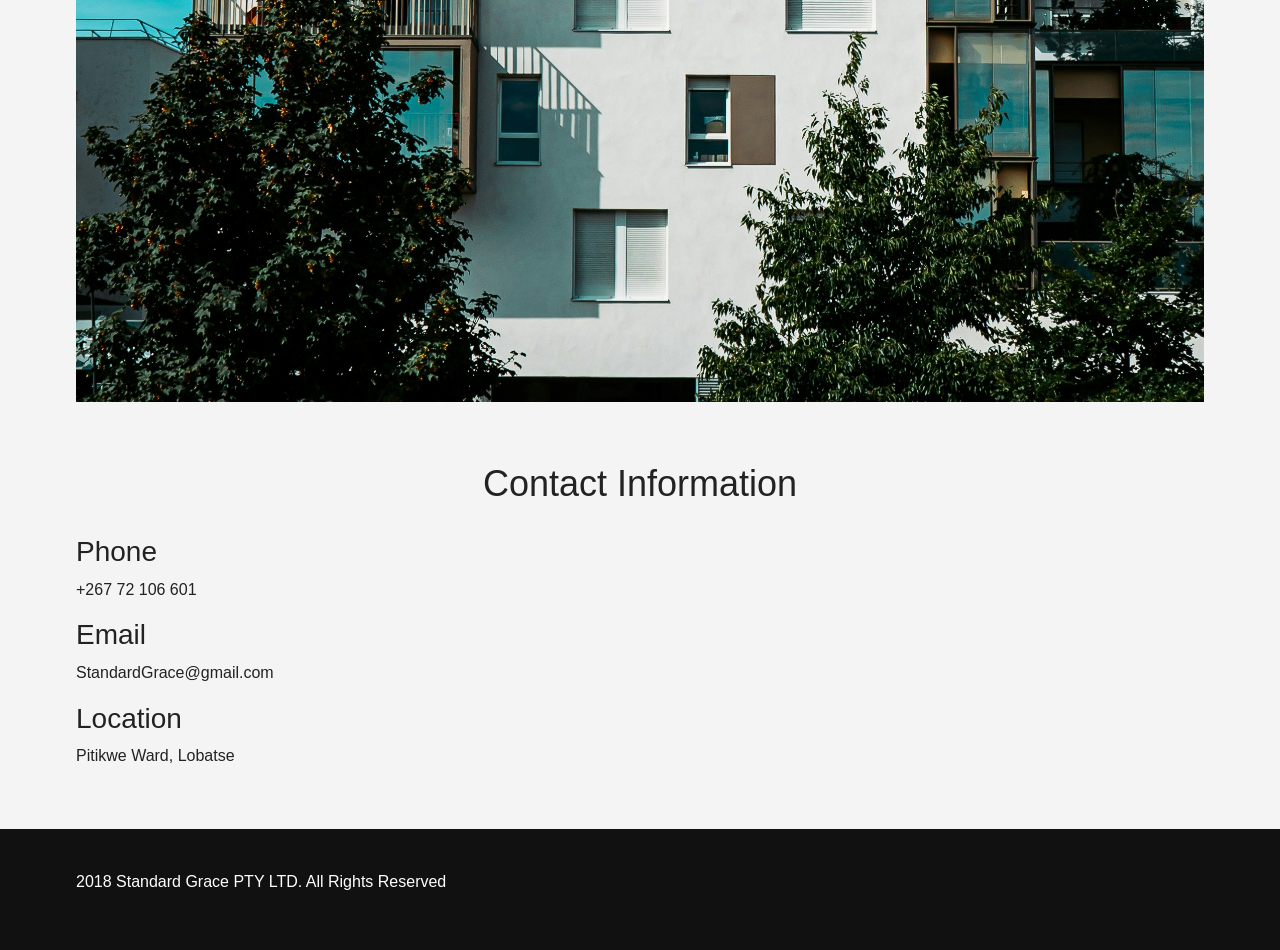
==== commit 0ef298a1: "update services provided" ====
--- a/index.html
+++ b/index.html
@@ -55,86 +55,150 @@
 
 </section>
 
-
 <main class="container">
 
 
-<section>
-
-    <h2 class="section-title">Our Services</h2>
-
-    <div class="services-grid">
-
-        <article class="service-card">
-
-            <img src="images/electrical.jpg" alt="Electrical">
-
-            <div class="service-content">
-                <h3>Electrical</h3>
-                <p>
-                    Safe and reliable electrical installation
-                    and maintenance services.
-                </p>
-            </div>
-
-        </article>
-
-
-        <section class="service-card py-5">
-
-            <img src="images/Plumbing.jpg" alt="Plumbing">
-
-            <section class="service-content">
-                <section class="row g-4">
-                <article class="col-md-4">
-                    <figure>
-                    <figcaption class="card-body">
-                <h3 class="card-title h5">Plumbing</h3>
-                <p>
-                    Professional plumbing solutions for homes
-                    and commercial buildings.
-                </p>
-            </figcaption>
-            </figure>
-            </section>
-            </section>
-        </article>
-        
-
-
-        <article class="service-card">
-
-            <img src="images/civil work.jpg" alt="Civil Works">
-
-            <div class="service-content">
-                <h3>Civil Works</h3>
-                <p>
-                    Road construction, drainage and infrastructure
-                    development services.
-                </p>
-            </div>
-
-        </article>
-
-
-        <article class="service-card">
-
-            <img src="images/Building.jpg" alt="Building">
-
-            <div class="service-content">
-                <h3>Building Construction</h3>
-                <p>
-                    Residential and commercial building projects
-                    from planning to completion.
-                </p>
-            </div>
-
-        </article>
-
-    </div>
-
-</section>
-
+    <!-- SERVICES -->
+    <section>
+
+        <h2 class="section-title text-center mb-5">
+            Our Services
+        </h2>
+
+        <section class="row g-4">
+
+
+            <!-- Electrical -->
+            <article class="col-md-6 col-lg-3">
+
+                <section class="card h-100 shadow-sm">
+
+                    <figure class="m-0">
+
+                        <img src="images/electrical.jpg"
+                             class="card-img-top"
+                             alt="Electrical">
+
+                    </figure>
+
+                    <section class="card-body">
+
+                        <h3 class="card-title h5">
+                            Electrical
+                        </h3>
+
+                        <p class="card-text">
+                            Safe and reliable electrical installation
+                            and maintenance services.
+                        </p>
+
+                    </section>
+
+                </section>
+
+            </article>
+
+
+
+            <!-- Plumbing -->
+            <article class="col-md-6 col-lg-3">
+
+                <section class="card h-100 shadow-sm">
+
+                    <figure class="m-0">
+
+                        <img src="images/Plumbing.jpg"
+                             class="card-img-top"
+                             alt="Plumbing">
+
+                    </figure>
+
+                    <section class="card-body">
+
+                        <h3 class="card-title h5">
+                            Plumbing
+                        </h3>
+
+                        <p class="card-text">
+                            Professional plumbing solutions for homes
+                            and commercial buildings.
+                        </p>
+
+                    </section>
+
+                </section>
+
+            </article>
+
+
+
+            <!-- Civil Works -->
+            <article class="col-md-6 col-lg-3">
+
+                <section class="card h-100 shadow-sm">
+
+                    <figure class="m-0">
+
+                        <img src="images/civil work.jpg"
+                             class="card-img-top"
+                             alt="Civil Works">
+
+                    </figure>
+
+                    <section class="card-body">
+
+                        <h3 class="card-title h5">
+                            Civil Works
+                        </h3>
+
+                        <p class="card-text">
+                            Road construction, drainage and infrastructure
+                            development services.
+                        </p>
+
+                    </section>
+
+                </section>
+
+            </article>
+
+
+
+            <!-- Building Construction -->
+            <article class="col-md-6 col-lg-3">
+
+                <section class="card h-100 shadow-sm">
+
+                    <figure class="m-0">
+
+                        <img src="images/Building.jpg"
+                             class="card-img-top"
+                             alt="Building">
+
+                    </figure>
+
+                    <section class="card-body">
+
+                        <h3 class="card-title h5">
+                            Building Construction
+                        </h3>
+
+                        <p class="card-text">
+                            Residential and commercial building projects
+                            from planning to completion.
+                        </p>
+
+                    </section>
+
+                </section>
+
+            </article>
+
+        </section>
+
+    </section>
+
+add that to ur services section
 
 <section>
 
--- a/styles.css
+++ b/styles.css
@@ -171,48 +171,10 @@
 
 /* ===== SERVICES ===== */
 
-.services-grid{
-    display: flex;
-    flex-grid: wrap;
-    justify-content: center;
-    gap: 20px;
-    max-width: 1200px;
-    margin: 40px auto;
-    padding: 0 20px;
-}
-
-
-.service-card{
-    background-color: black;
-    border-radius: 10px;
-    overflow: hidden;
-    transition: transform 0.3s;
-    margin-bottom: 10px;
-}
-
-
-.service-card:hover{
-    transform: translateY(-5px);
-}
-
 
 .service-card img{
-    width: 100%;
-    aspect-ratio: 4/3;
-    object-fit: cover;
-}
-
-
-.service-content{
-    padding: 15px;
-    text-align: center;
-}
-
-
-.service-content h3{
-    margin-bottom: 10px;
-}
-
+    height:220px
+}
 
 /* ===== ABOUT ===== */
 
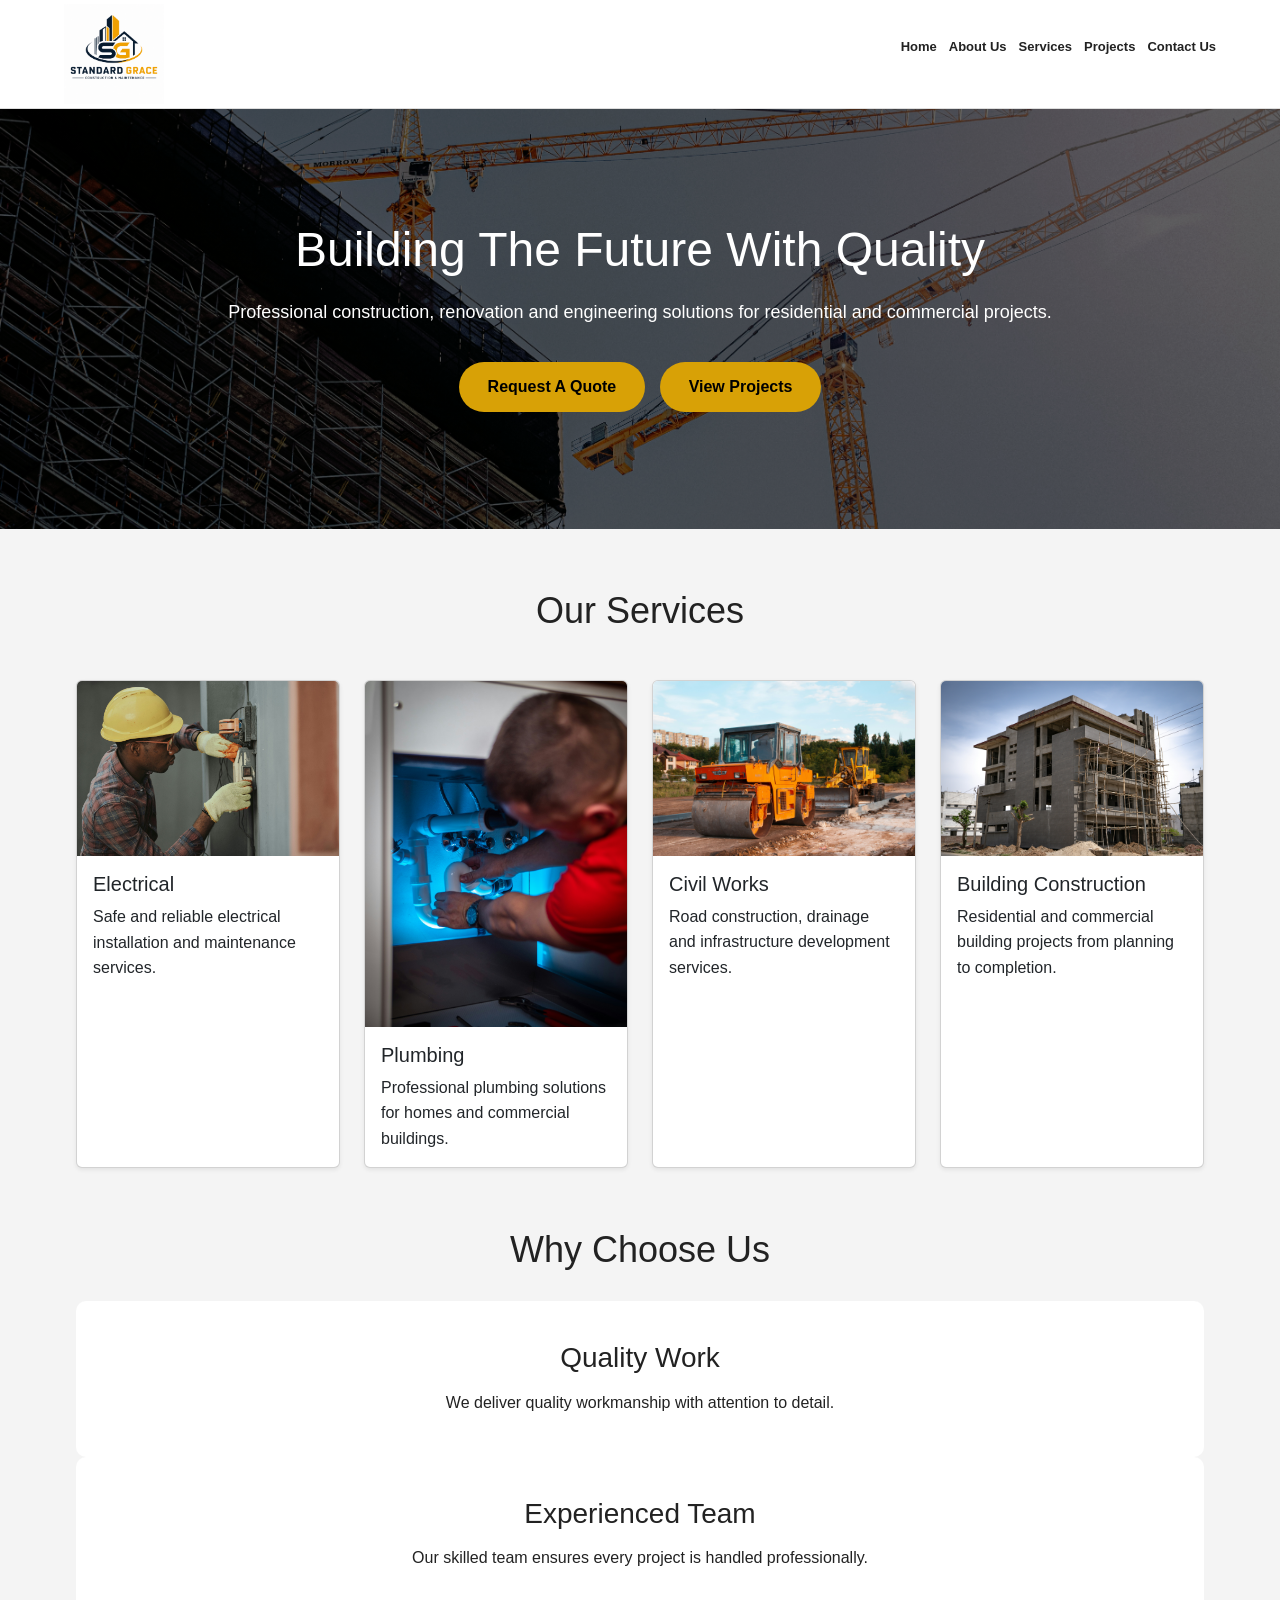
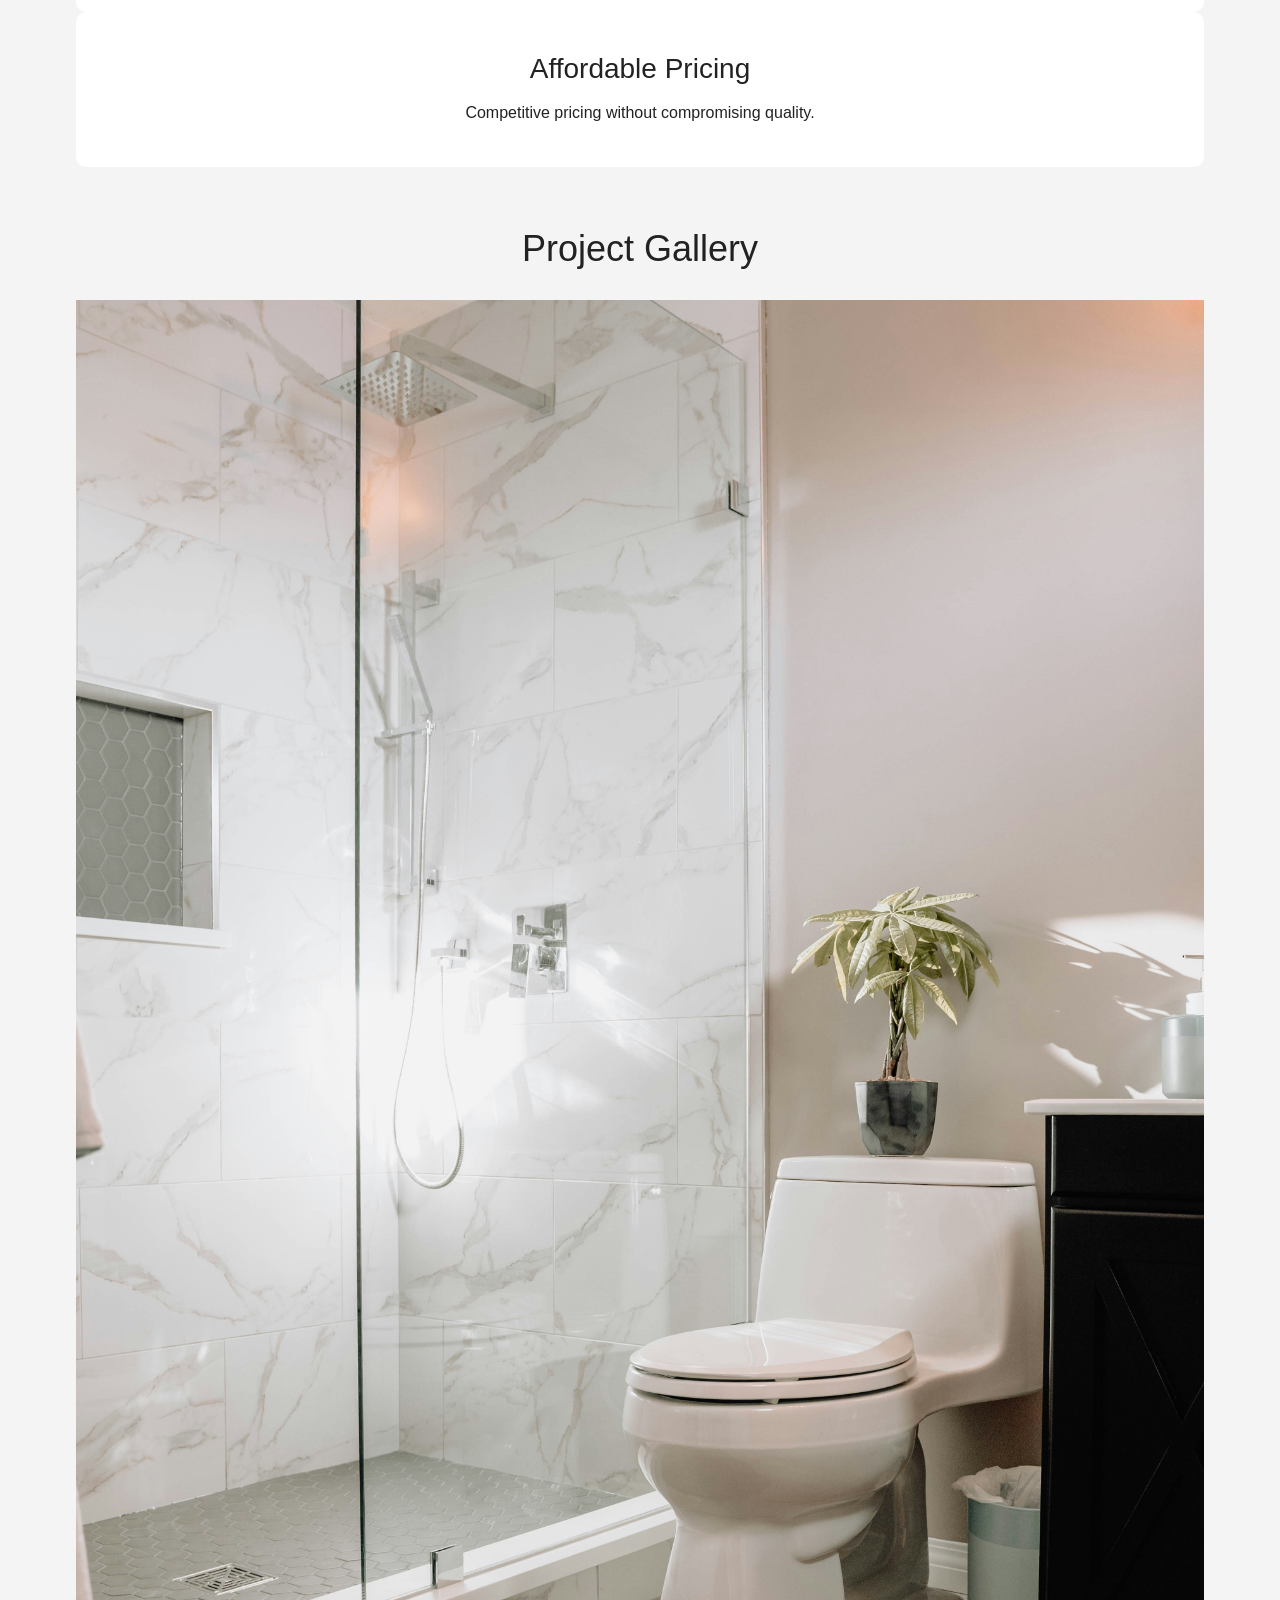
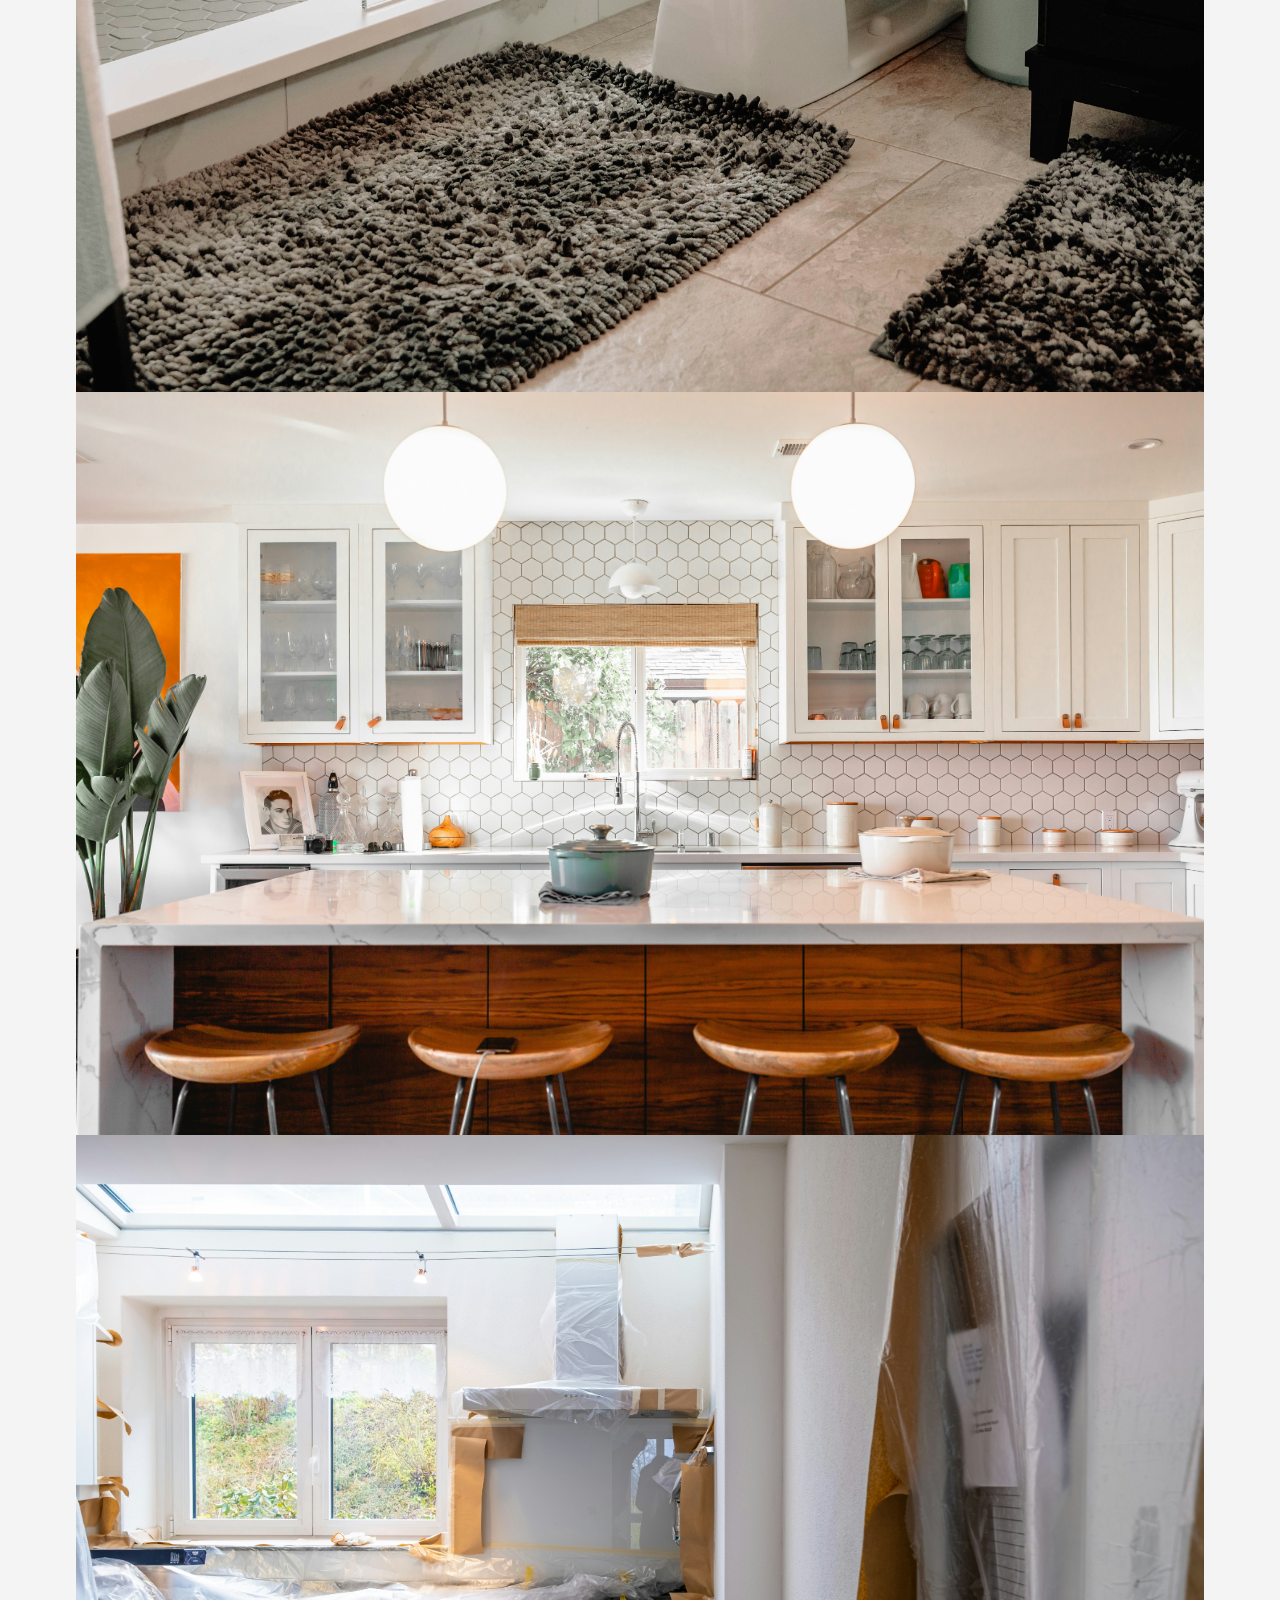
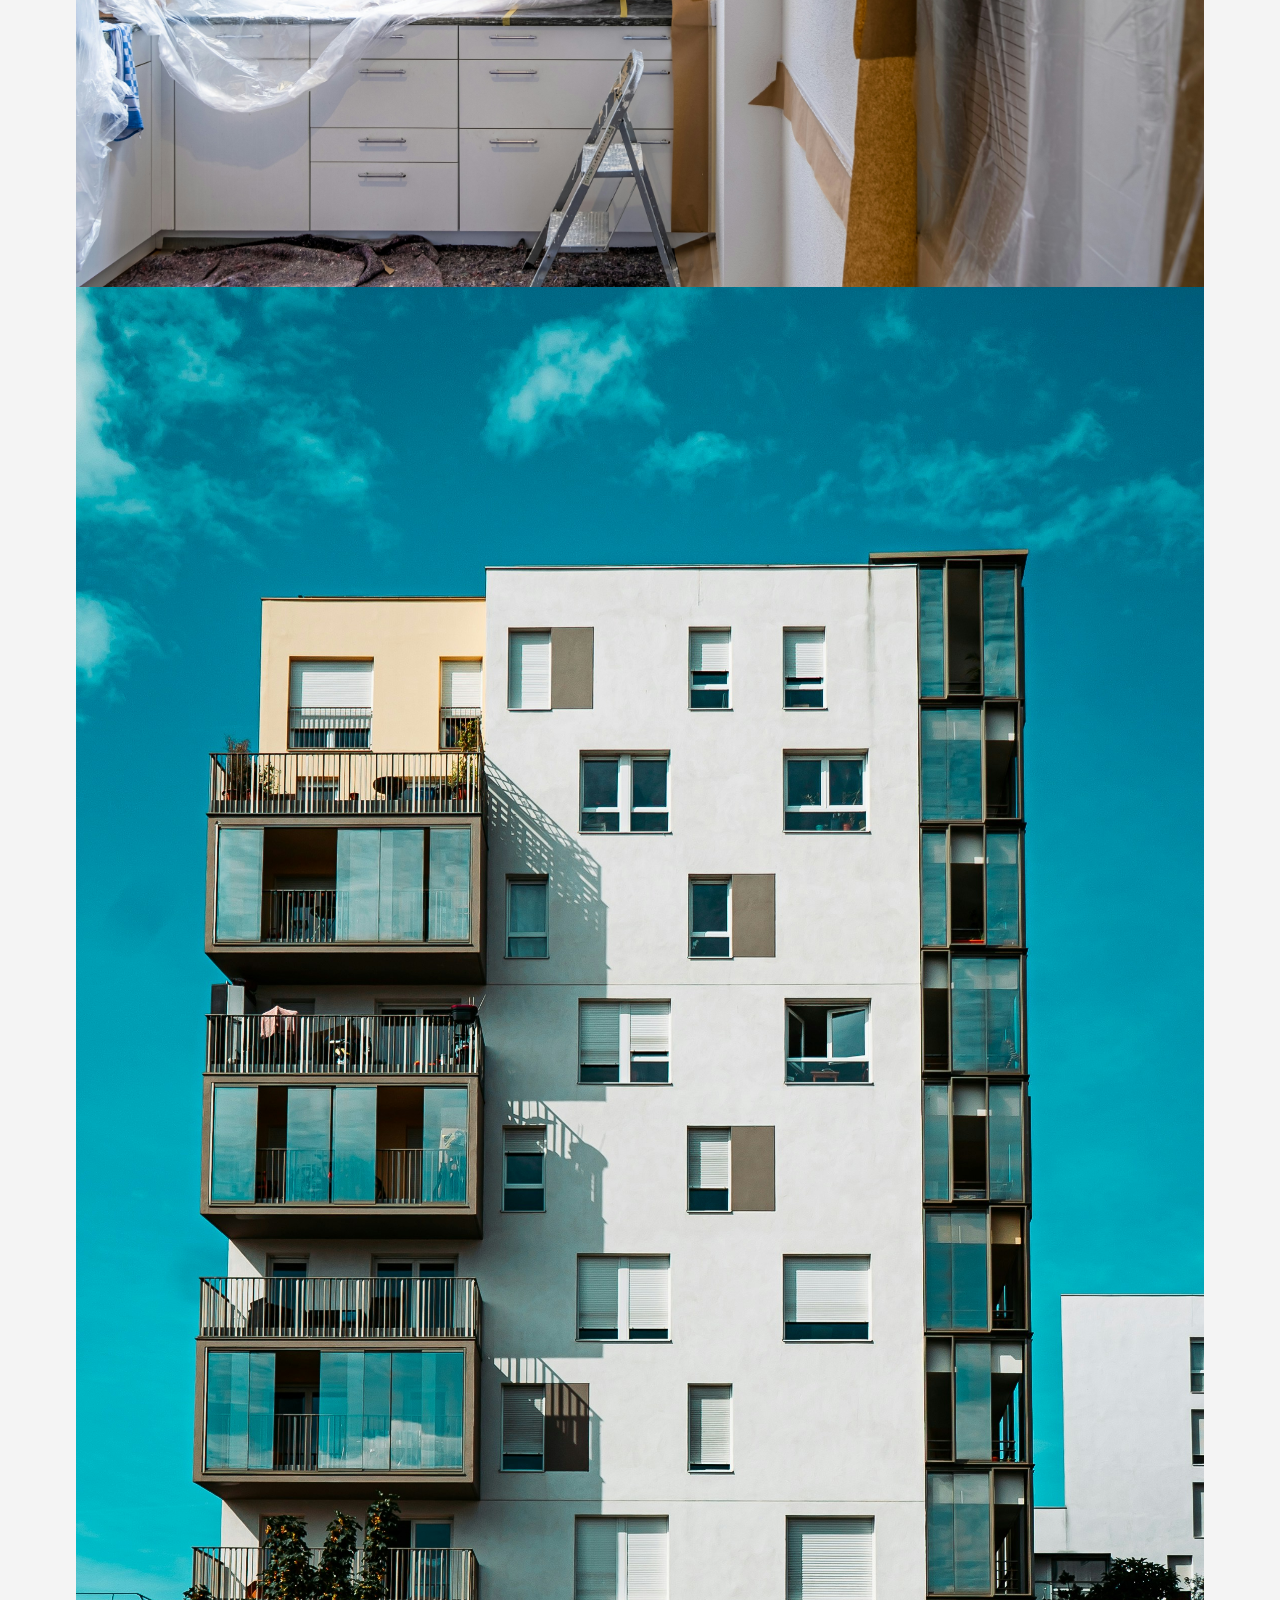
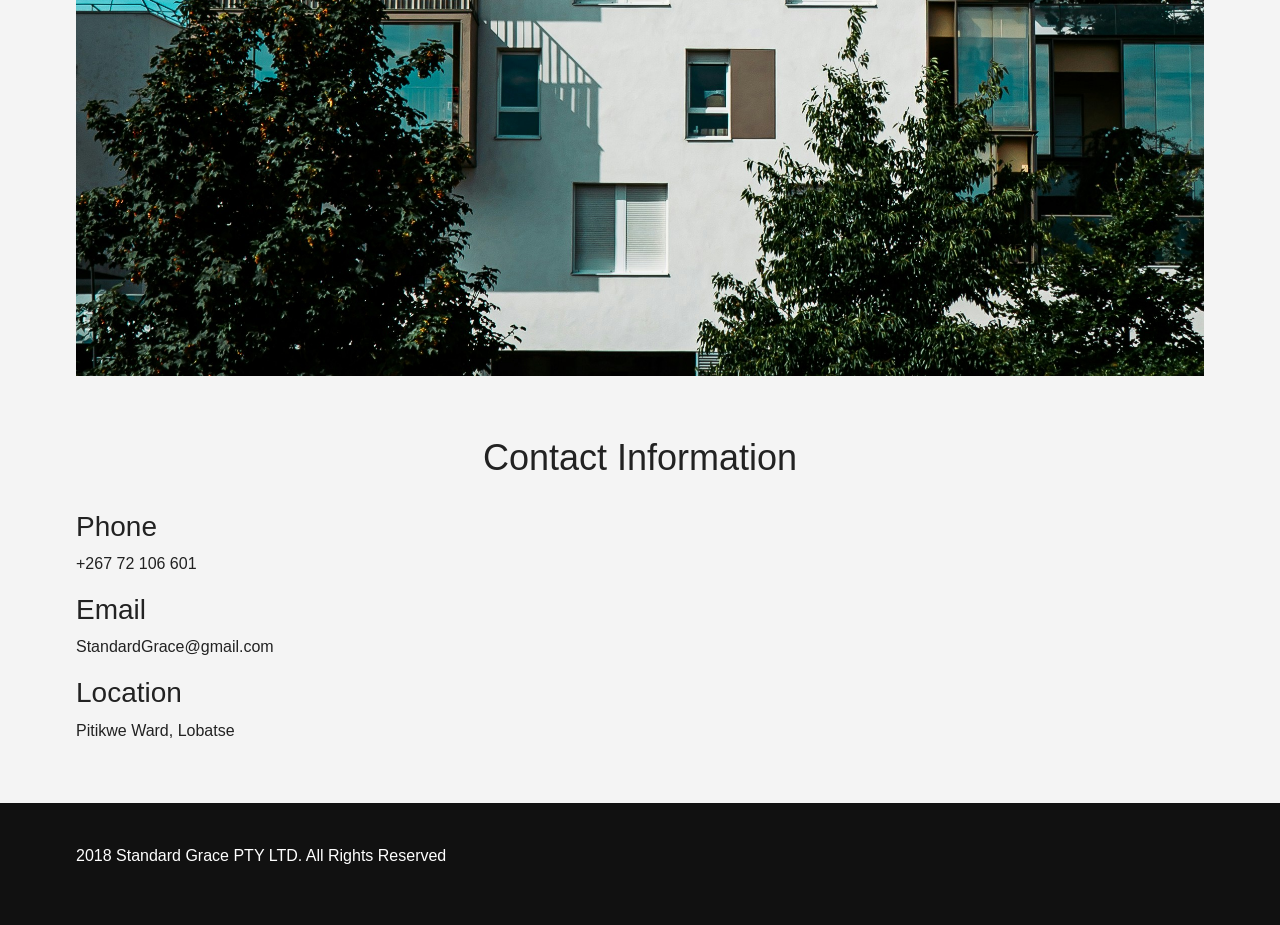
==== commit fffce9ce: "Update index.html" ====
--- a/index.html
+++ b/index.html
@@ -198,8 +198,6 @@
 
     </section>
 
-add that to ur services section
-
 <section>
 
     <h2 class="section-title">Why Choose Us</h2>
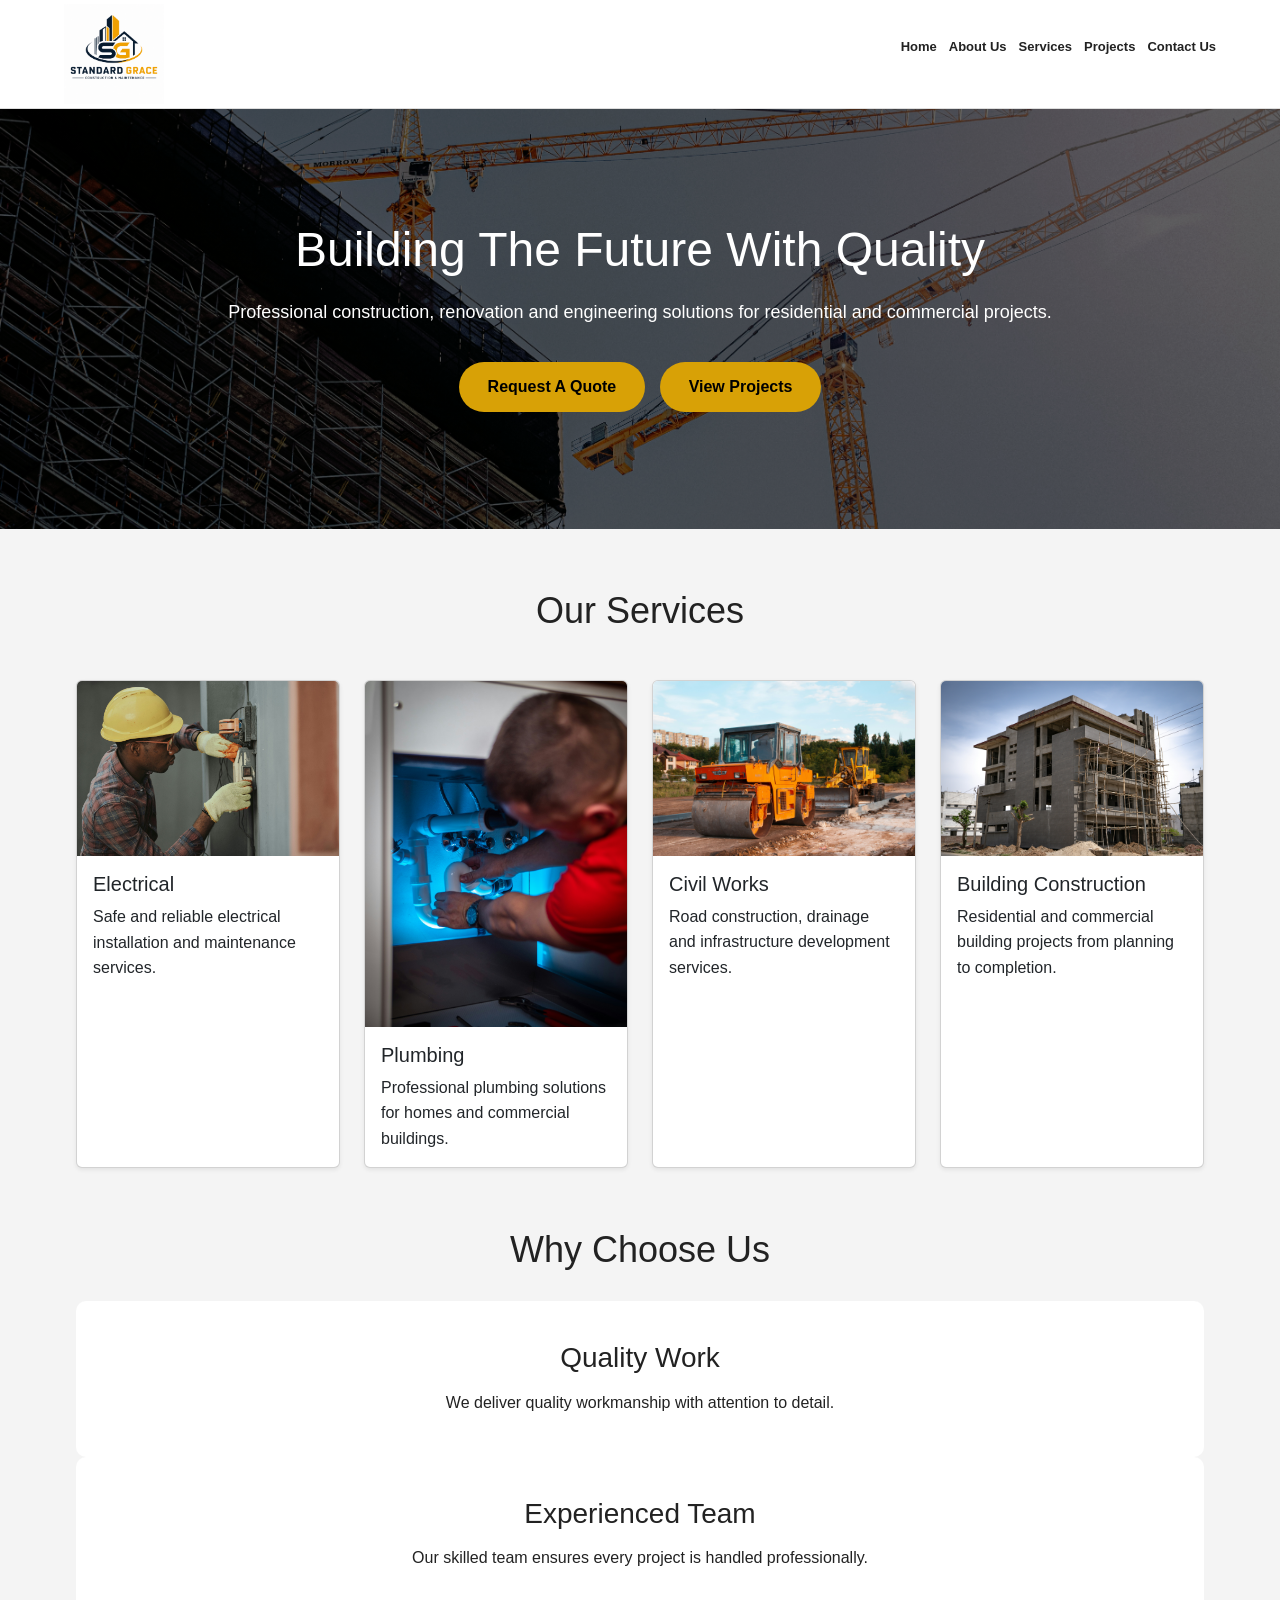
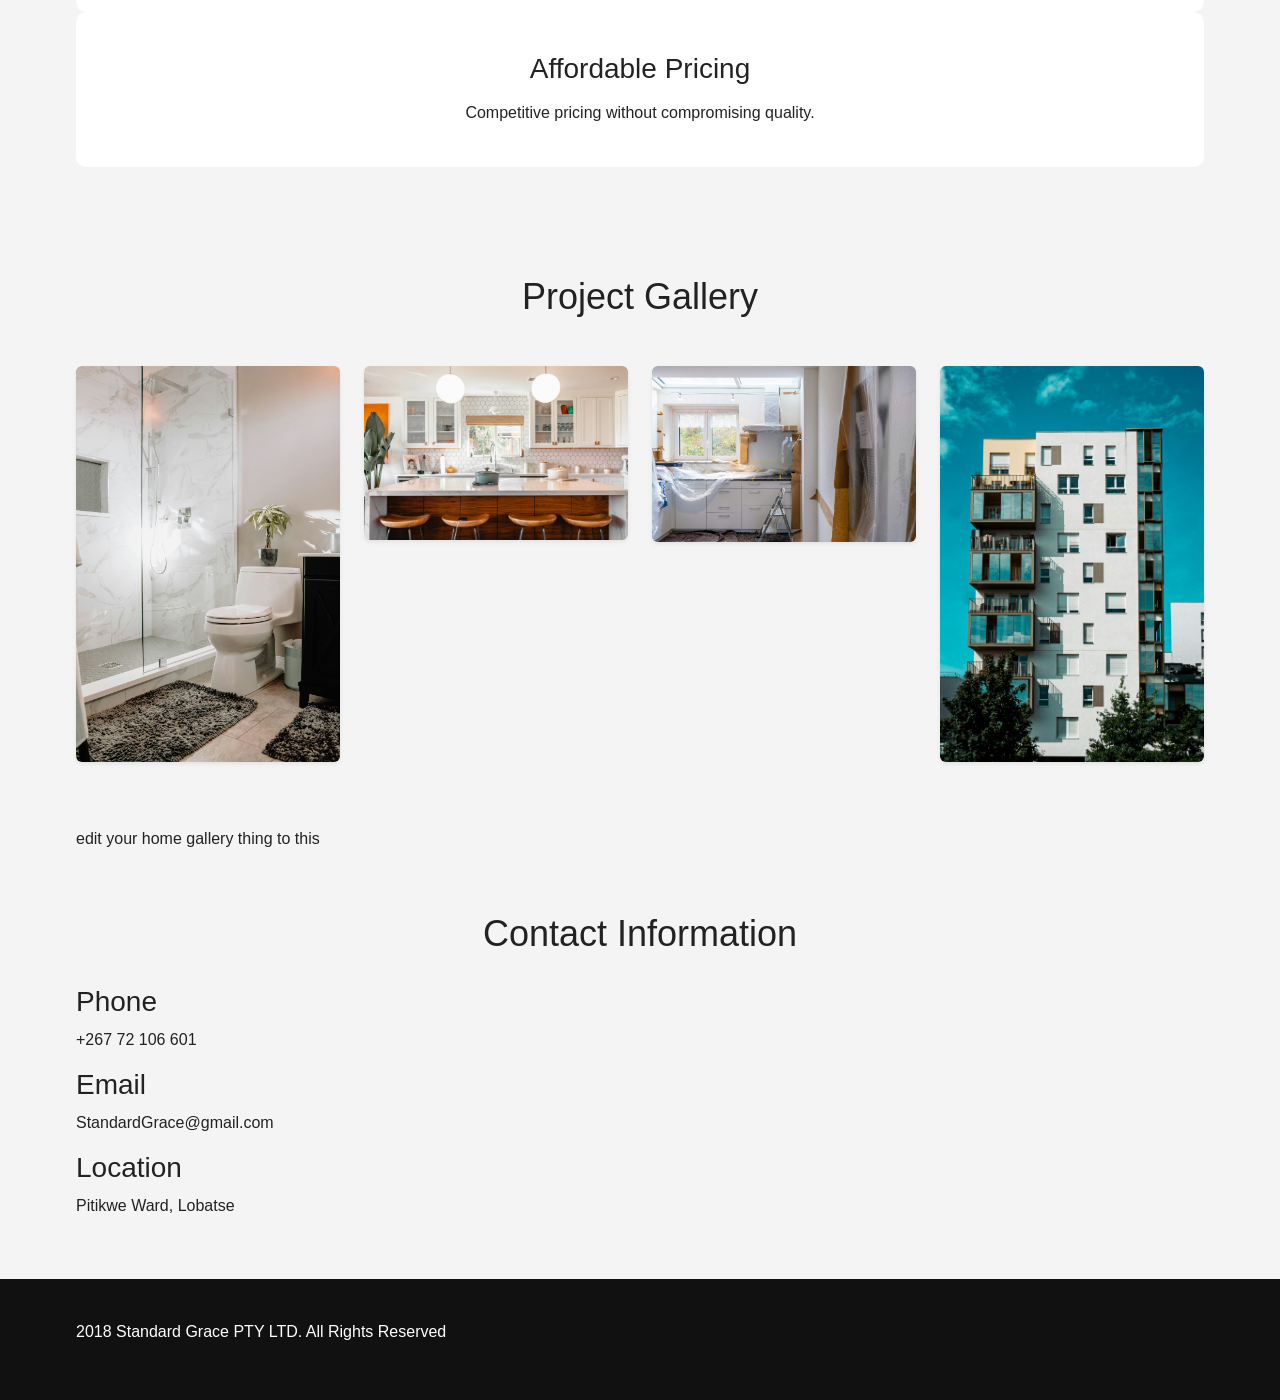
==== commit c7e51622: "Update index.html" ====
--- a/index.html
+++ b/index.html
@@ -232,22 +232,46 @@
 
 </section>
 
-
-<section>
-
-    <h2 class="section-title">Project Gallery</h2>
-
-
-    <div class="gallery-grid">
-
-        <img src="images/project1.jpg" alt="Project 1">
-        <img src="images/project2.jpg" alt="Project 2">
-        <img src="images/project3.jpg" alt="Project 3">
-        <img src="images/project4.jpg" alt="Project 4">
-
-    </div>
-
-</section>
+<section class="py-5">
+    <h2 class="section-title text-center mb-5">Project Gallery</h2>
+    <section class="row g-4">
+
+
+        <figure class="col-md-6 col-lg-3">
+
+            <img src="images/project1.jpg"
+                 class="img-fluid rounded shadow-sm"
+                 alt="Project 1">
+
+        </figure>
+
+
+
+        <figure class="col-md-6 col-lg-3">
+            <img src="images/project2.jpg"
+                 class="img-fluid rounded shadow-sm"
+                 alt="Project 2">
+        </figure>
+
+
+
+        <figure class="col-md-6 col-lg-3">
+           <img src="images/project3.jpg"
+                 class="img-fluid rounded shadow-sm"
+                 alt="Project 3">
+        </figure>
+
+
+
+        <figure class="col-md-6 col-lg-3">
+            <img src="images/project4.jpg"
+                 class="img-fluid rounded shadow-sm"
+                 alt="Project 4">
+        </figure>
+
+    </section>
+
+</section> edit your home gallery thing to this
 
 
 <section class="contact-section">
--- a/styles.css
+++ b/styles.css
@@ -173,7 +173,8 @@
 
 
 .service-card img{
-    height:220px
+    height:220px;
+    aspect-ratio:4/3;
 }
 
 /* ===== ABOUT ===== */
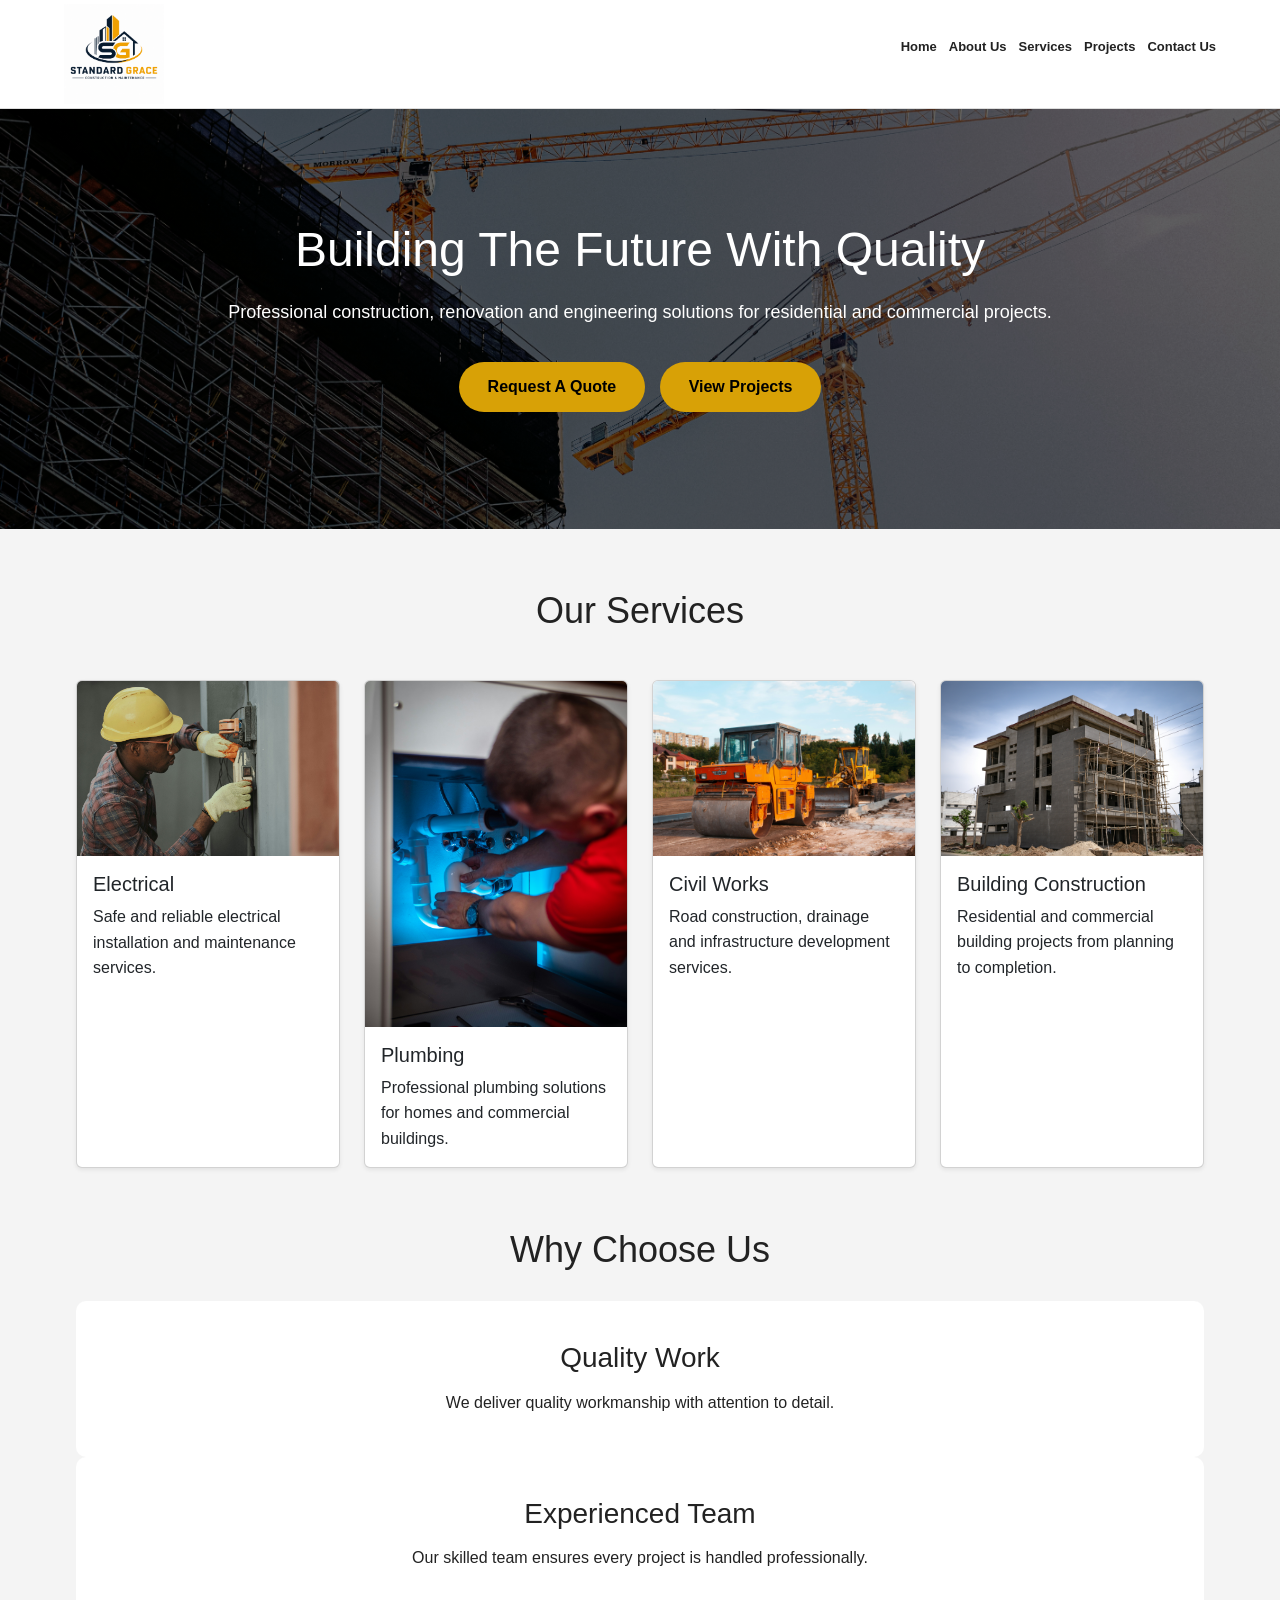
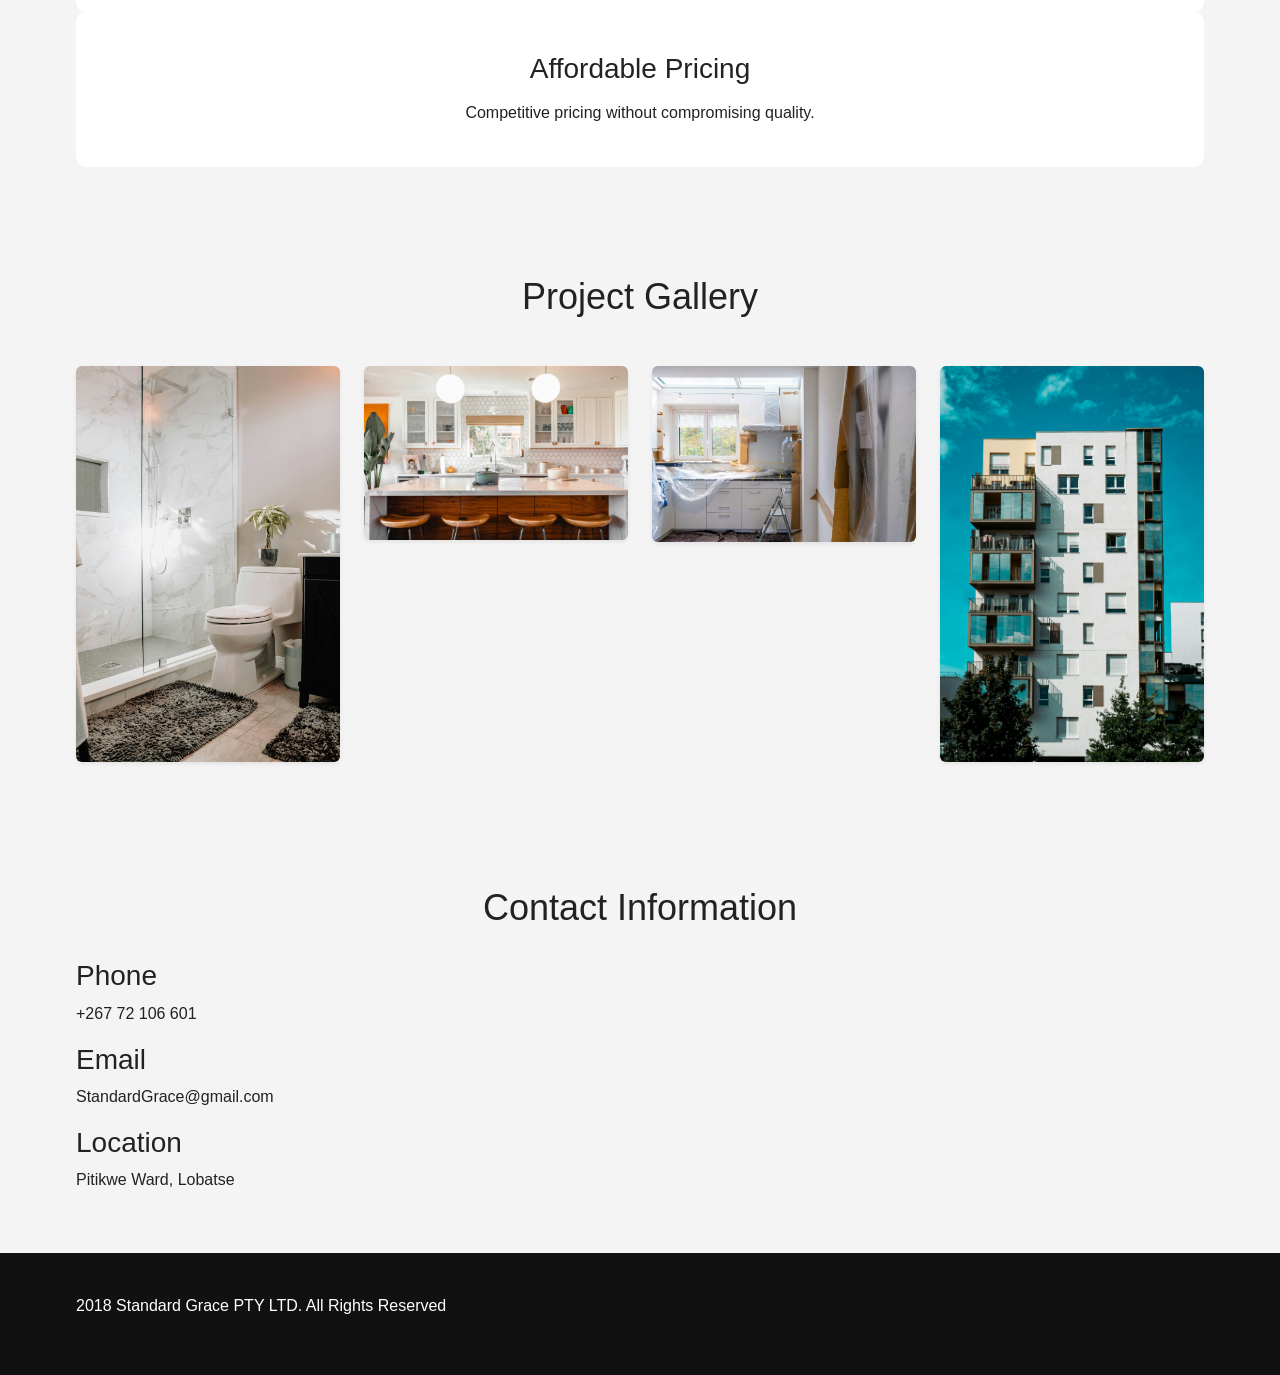
==== commit 440b5a72: "Update index.html" ====
--- a/index.html
+++ b/index.html
@@ -271,7 +271,7 @@
 
     </section>
 
-</section> edit your home gallery thing to this
+</section> 
 
 
 <section class="contact-section">
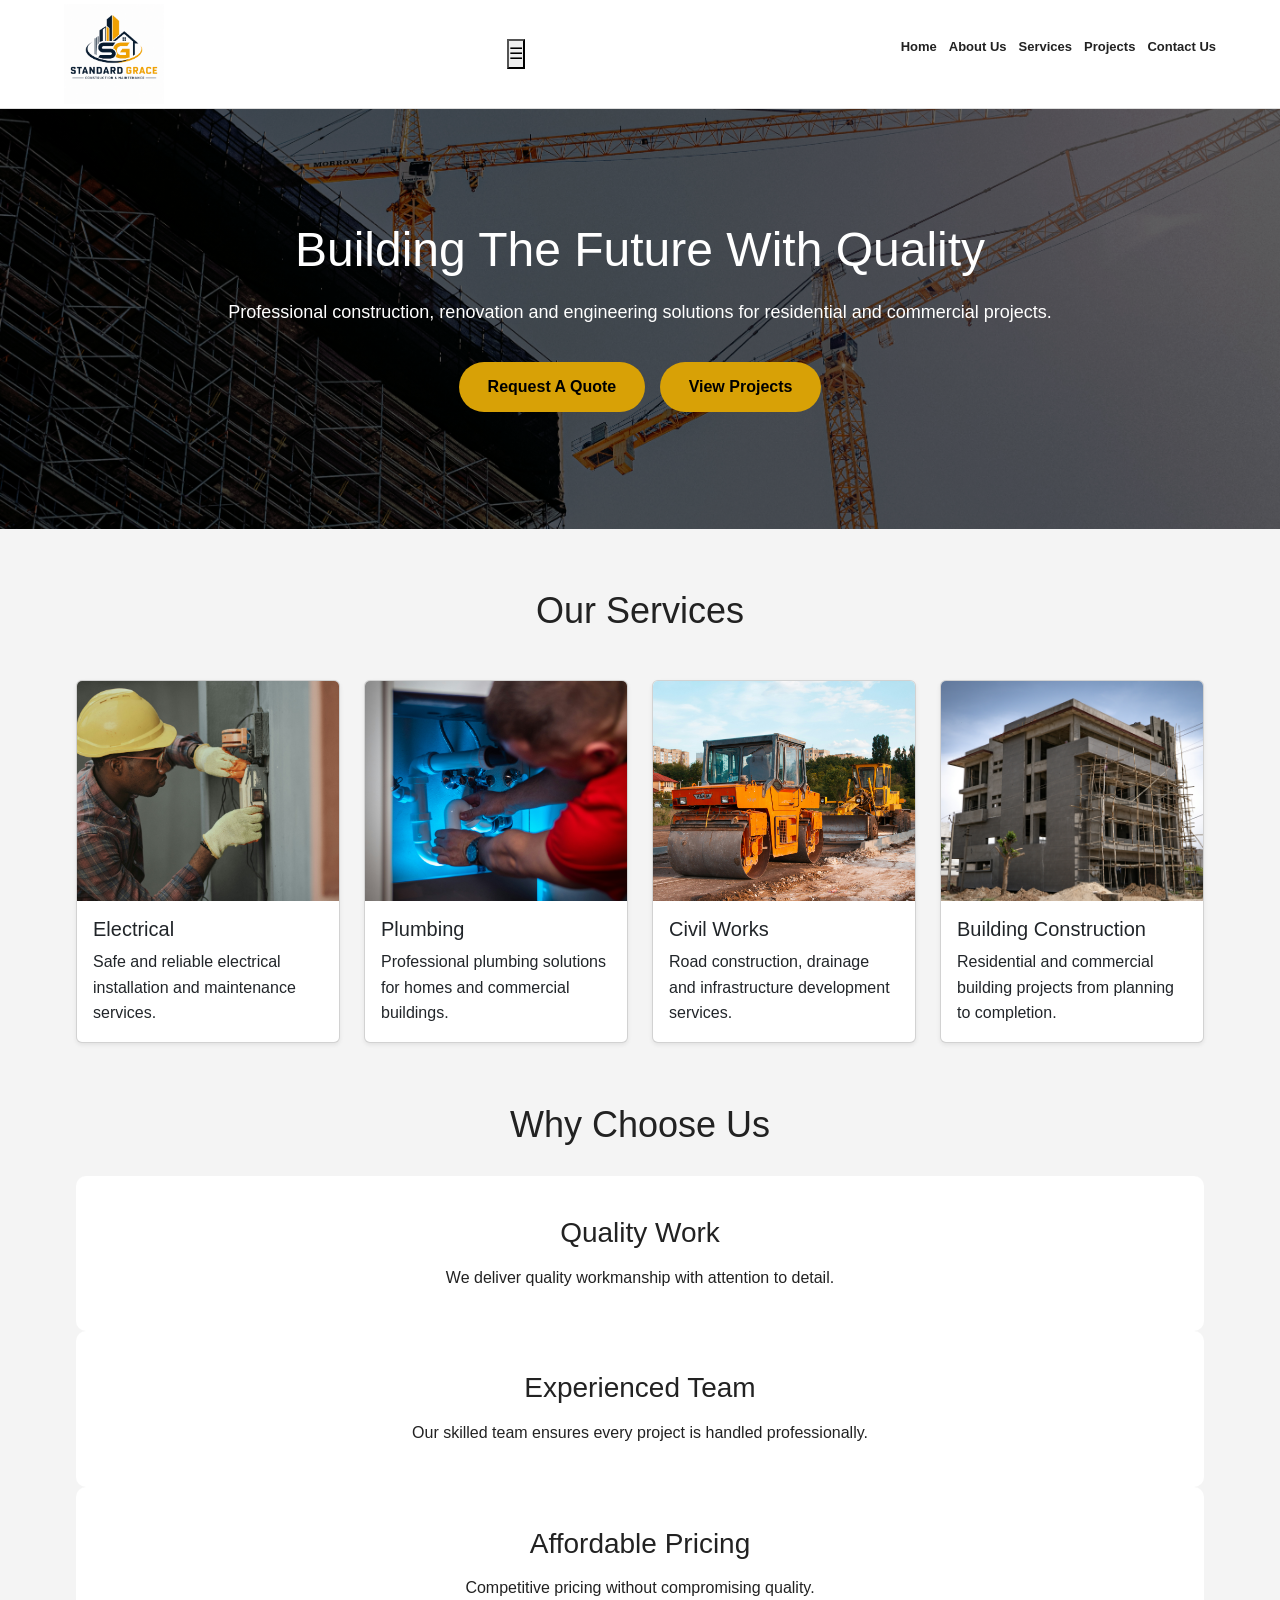
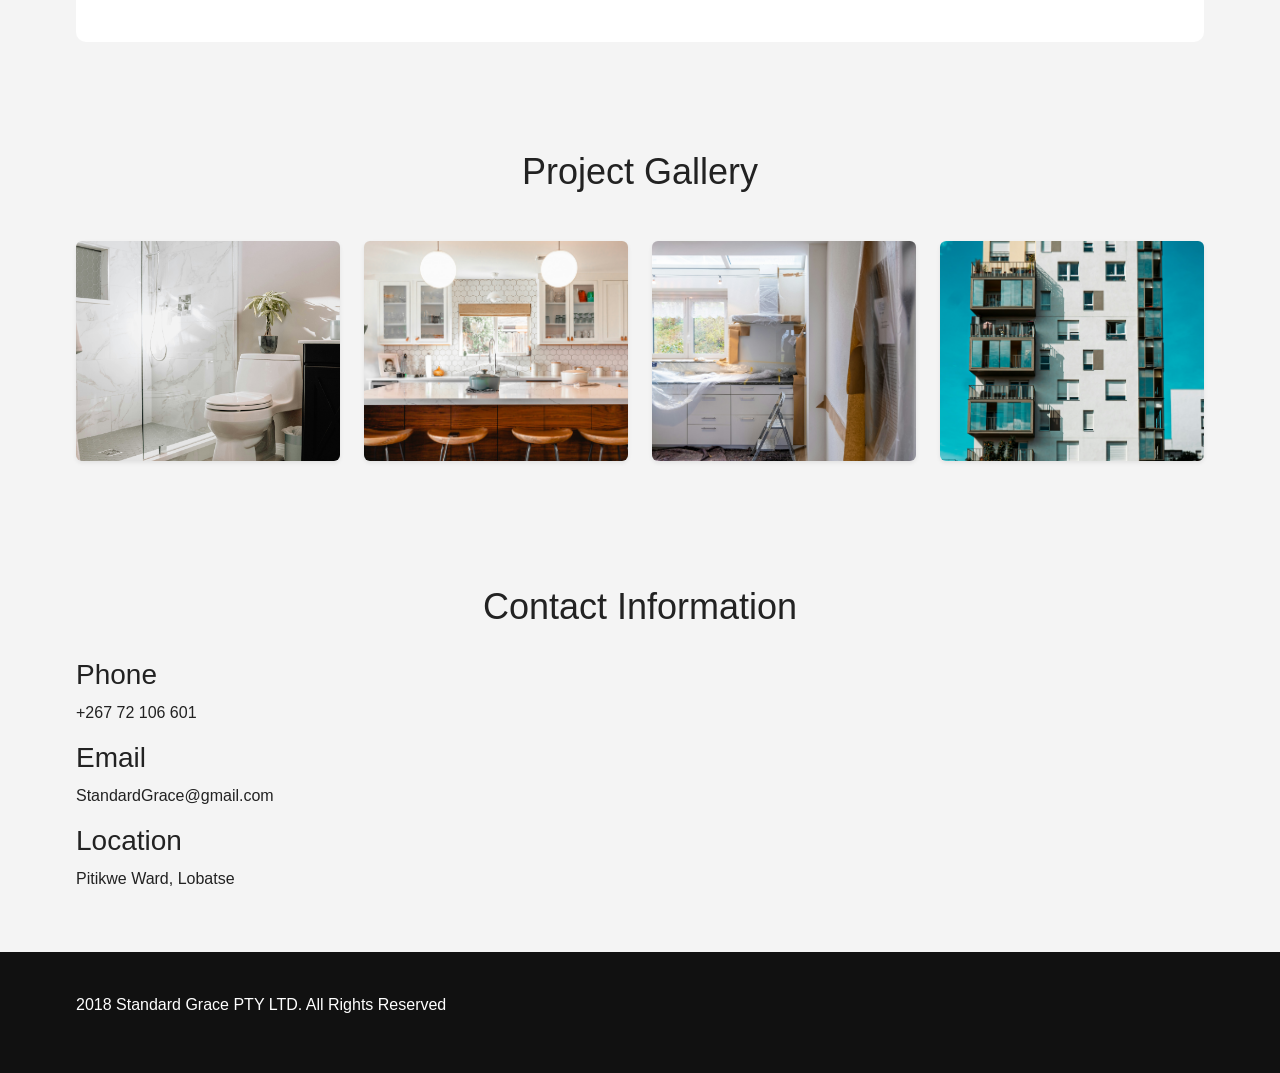
==== commit 0a103e53: "toggle menu" ====
--- a/index.html
+++ b/index.html
@@ -21,8 +21,10 @@
             <img src="logo.png" alt="Company Logo">
         </div>
 
-        <nav>
-            <ul>
+     <button class="menu-toggle" onclick="toggleMenu()">☰</button>
+
+    <nav>
+        <ul id="nav-menu">
                 <li><a href="index.html">Home</a></li>
                 <li><a href="about.html">About Us</a></li>
                 <li><a href="services.html">Services</a></li>
@@ -35,7 +37,6 @@
 
 </header>
 
-
 <section class="hero">
 
     <div class="hero-content">
--- a/styles.css
+++ b/styles.css
@@ -45,7 +45,7 @@
     display: flex;
     justify-content: space-between;
     align-items: center;
-    padding: 4px 0;
+    padding:4px 0;
     flex-wrap: wrap;
 }
 
@@ -56,20 +56,18 @@
 
 
 nav ul{
-    list-style: none;
+    list-style: none; 
     display: flex;
     gap: 12px;
 }
 
-
 nav ul li a{
-    text-decoration: none;
-    color: #222;
-    font-size: 13px;
-    font-weight: bold;
-    transition: 0.3s;
-}
-
+   text-decoration: none; 
+   color: #222;
+   font-size: 13px;
+   font-weight: bold; 
+   transition: 0.3s;
+}
 
 nav ul li a:hover{
     color: #d8a106;
@@ -170,11 +168,10 @@
 
 
 /* ===== SERVICES ===== */
-
-
-.service-card img{
-    height:220px;
-    aspect-ratio:4/3;
+ .card-img-top{
+     width:100%;
+     height:220px;
+     object-fit: cover;
 }
 
 /* ===== ABOUT ===== */
@@ -246,13 +243,37 @@
     overflow: hidden;
 }
 
-
-.project-card img{
-     width: 100%;
-    height: 250px;
-    object-fit: cover; 
-}
-
+section.py-5 img {
+    width: 100%;
+    height: 220px;
+    object-fit: cover;
+    border-radius: 8px;
+}
+
+/* ===== PROJECT GALLERY IMAGES ===== */
+.projects-grid img {
+    width: 100%;
+    height: 220px;
+    object-fit: cover;
+    border-radius: 8px;
+}
+
+/* ===== PROJECT HIGHLIGHT CENTER FIX ===== */
+
+.project-highlight {
+    text-align: center;
+    padding: 60px 20px;
+}
+
+.highlight-grid {
+    display: flex;
+    justify-content: center;
+}
+
+.project-highlight article {
+    max-width: 800px;
+    margin: auto;
+}
 
 .project-content{
     padding: 18px;
@@ -376,6 +397,15 @@
     margin-bottom: 10px;
 }
 
+/* ===== SUCCESS MESSAGE ===== */
+
+#success-message{
+    margin-top: 15px;
+    color: green;
+    font-weight: bold;
+    font-size: 15px;
+
+}
 
 /* ===== FAQ ===== */
 
@@ -482,6 +512,42 @@
     line-height: 1.6;
 }
 
+body{
+
+    background-color: #f4f4f4;
+
+    color: #222;
+
+    font-family: Arial, Helvetica, sans-serif;
+
+}
+
+/* ===== TOAST NOTIFICATION ===== */
+
+.toast {
+    position: fixed;
+    top: 20px;
+    right: 20px;
+    background: #28a745;
+    color: white;
+    padding: 15px 20px;
+    border-radius: 8px;
+    font-size: 14px;
+    box-shadow: 0 10px 25px rgba(0,0,0,0.2);
+
+    opacity: 0;
+    transform: translateY(-20px);
+    pointer-events: none;
+
+    transition: 0.4s ease;
+    z-index: 9999;
+}
+
+.toast.show {
+    opacity: 1;
+    transform: translateY(0);
+}
+
 /* ===== RESPONSIVE ===== */
 
 @media(max-width: 992px){
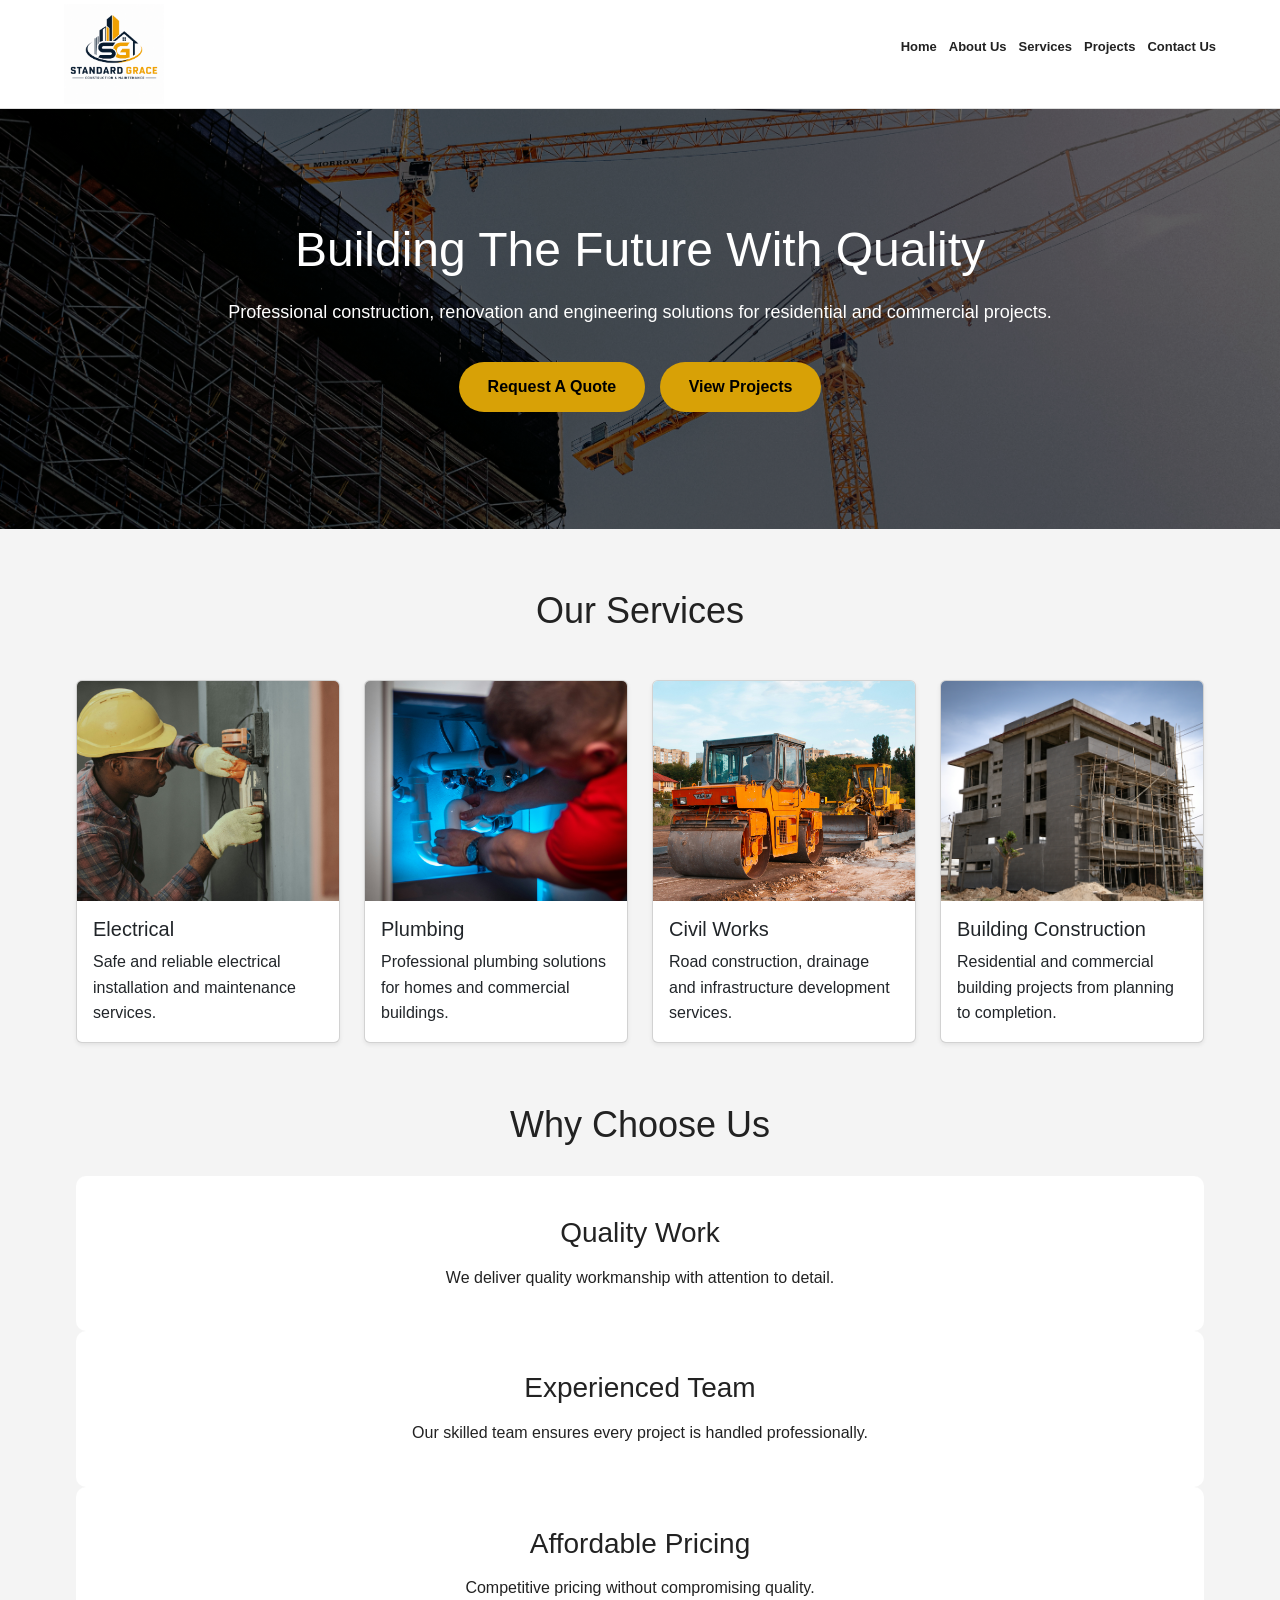
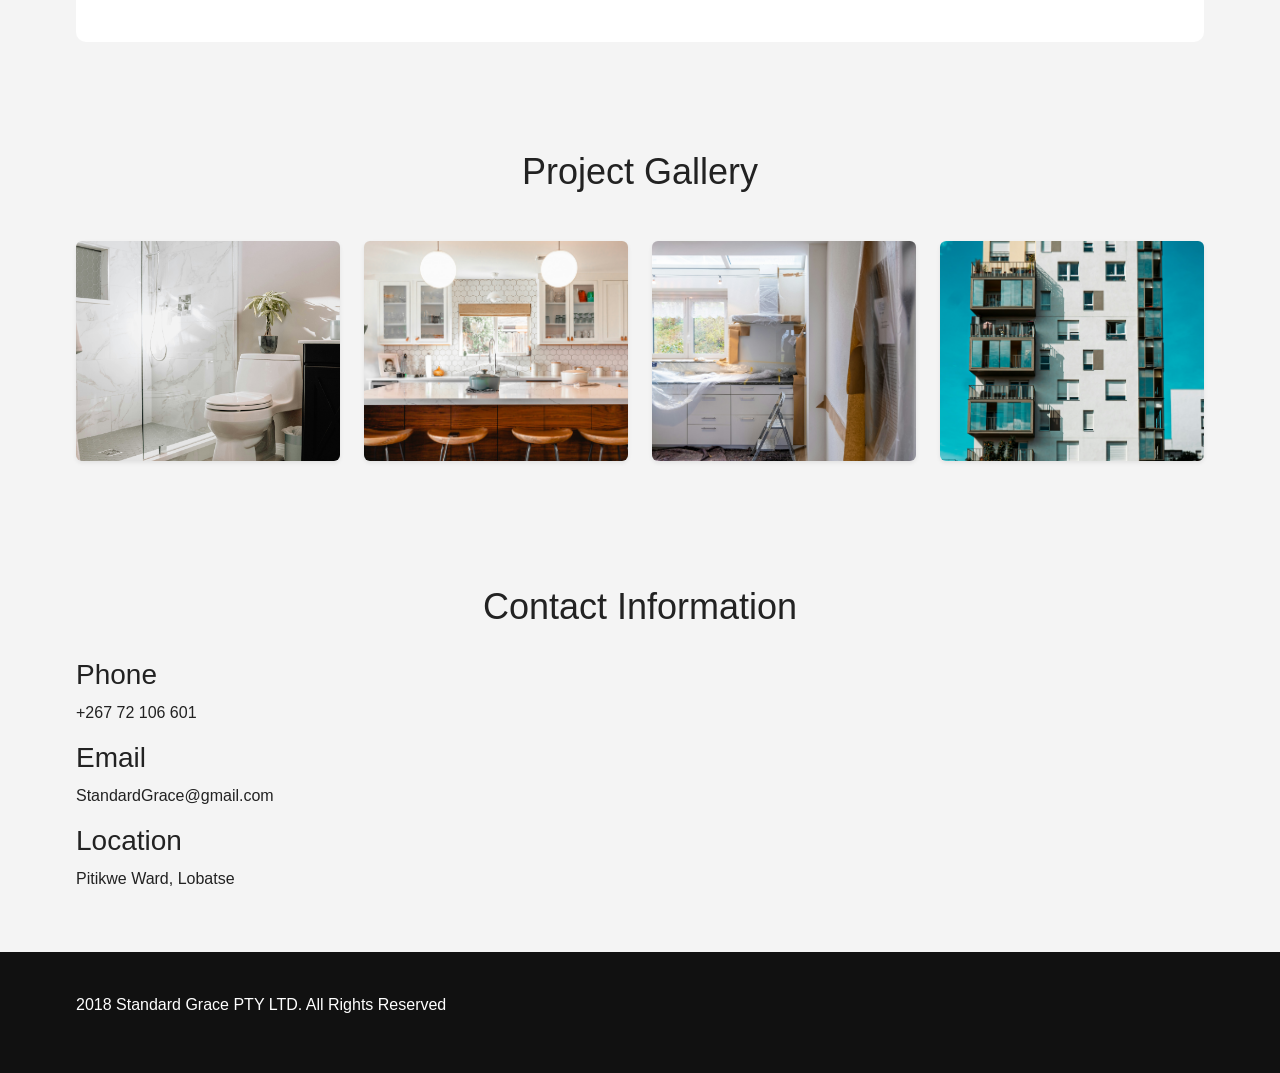
==== commit cbdb6408: "Update index.html" ====
--- a/index.html
+++ b/index.html
@@ -21,10 +21,8 @@
             <img src="logo.png" alt="Company Logo">
         </div>
 
-     <button class="menu-toggle" onclick="toggleMenu()">☰</button>
-
-    <nav>
-        <ul id="nav-menu">
+         <nav>
+             <ul>
                 <li><a href="index.html">Home</a></li>
                 <li><a href="about.html">About Us</a></li>
                 <li><a href="services.html">Services</a></li>
